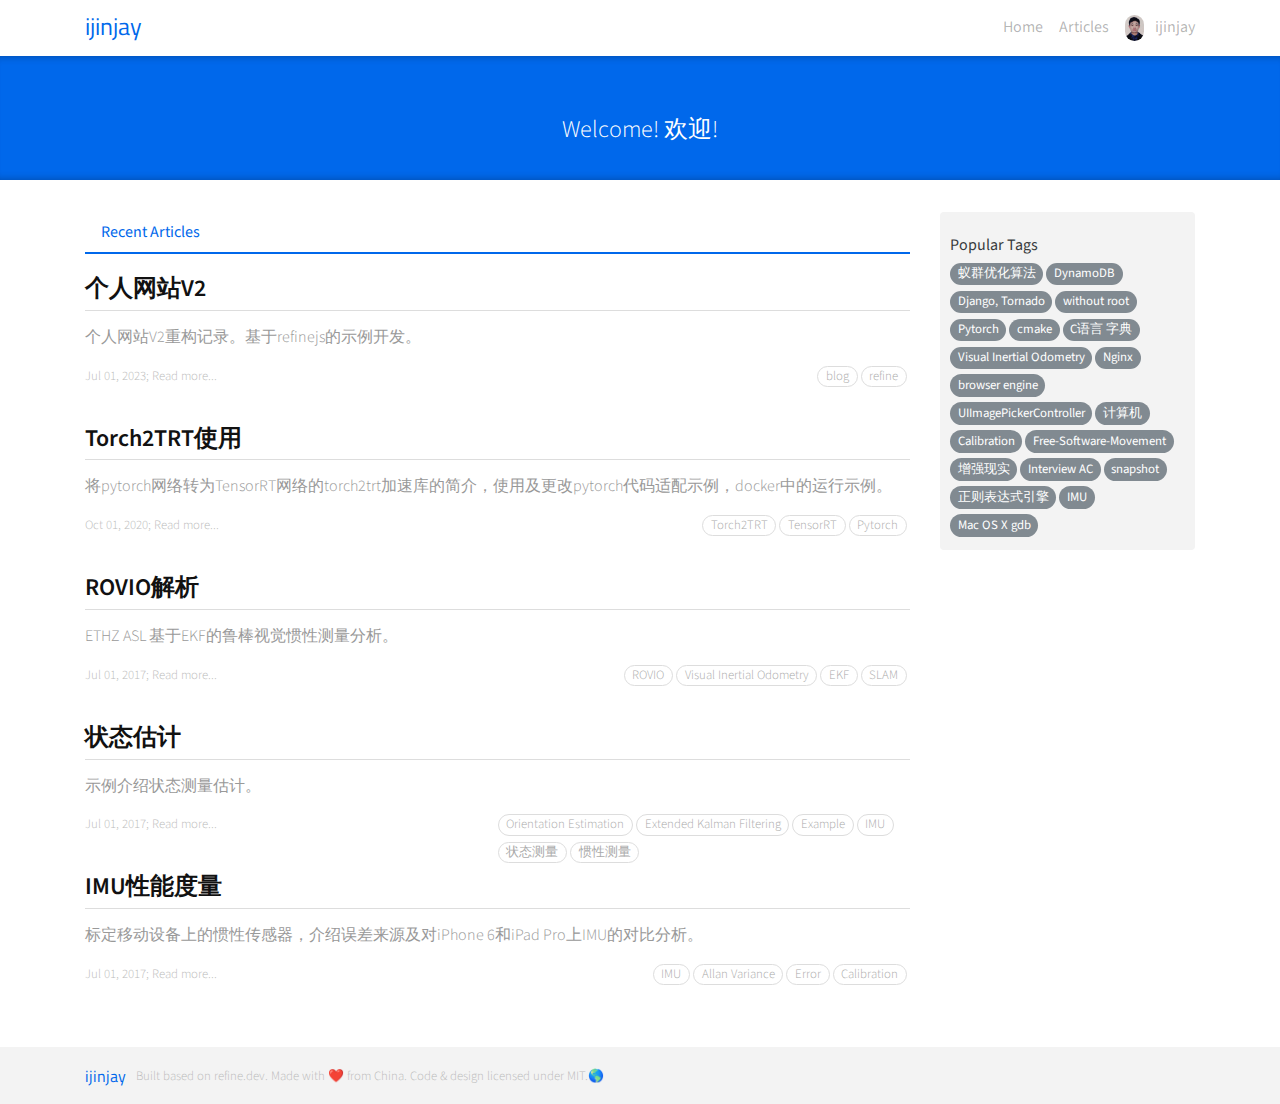
==== index.html @ 5fcaff78 "Deploy React app to GitHub Pages" ====
<!doctype html><html lang="en"><head><meta charset="utf-8"/><link rel="icon" href="/favicon.ico"/><meta name="viewport" content="width=device-width,initial-scale=1"/><meta name="theme-color" content="#000000"/><meta name="description" content="ijinjay homepage"/><title>IJinJay</title><link href="//code.ionicframework.com/ionicons/2.0.1/css/ionicons.min.css" rel="stylesheet"><link href="//fonts.googleapis.com/css?family=Titillium+Web:700|Source+Serif+Pro:400,700|Merriweather+Sans:400,700|Source+Sans+Pro:400,300,600,700,300italic,400italic,600italic,700italic" rel="stylesheet"><script defer="defer" src="/static/js/main.43fe9238.js"></script><link href="/static/css/main.d4abb8ca.css" rel="stylesheet"></head><body><noscript>You need to enable JavaScript to run this app.</noscript><div id="root"></div></body></html>
---- static/css/main.d4abb8ca.css ----
.logo-font{font-family:titillium web,sans-serif}html{-ms-text-size-adjust:100%;-webkit-text-size-adjust:100%;font-family:sans-serif;min-height:100vh;padding-bottom:100px;position:relative}

/*!* Bootstrap v4.0.0-alpha.2 (http://getbootstrap.com)
* Copyright 2011-2016 Twitter, Inc.
* Licensed under MIT (https://github.com/twbs/bootstrap/blob/master/LICENSE)*/
/*!normalize.css commit fe56763 | MIT License | github.com/necolas/normalize.css*/body{margin:0}article,aside,details,figcaption,figure,footer,header,main,menu,nav,section,summary{display:block}audio,canvas,progress,video{display:inline-block;vertical-align:initial}audio:not([controls]){display:none;height:0}[hidden],template{display:none}a{background-color:initial}a:active,a:hover{outline:0}abbr[title]{border-bottom:1px dotted}h1{font-size:2em;margin:.67em 0}small{font-size:80%}img{border:0}svg:not(:root){overflow:hidden}figure{margin:1em 40px}hr{box-sizing:initial;height:0}code,kbd,pre,samp{font-family:monospace,monospace;font-size:1em}button,input,optgroup,select,textarea{color:inherit;font:inherit;margin:0}button{overflow:visible}button,select{text-transform:none}button,html input[type=button],input[type=reset],input[type=submit]{-webkit-appearance:button;cursor:pointer}button[disabled],html input[disabled]{cursor:default}button::-moz-focus-inner,input::-moz-focus-inner{border:0;padding:0}input{line-height:normal}input[type=checkbox],input[type=radio]{box-sizing:border-box;padding:0}input[type=number]::-webkit-inner-spin-button,input[type=number]::-webkit-outer-spin-button{height:auto}input[type=search]{-webkit-appearance:textfield}input[type=search]::-webkit-search-cancel-button,input[type=search]::-webkit-search-decoration{-webkit-appearance:none}fieldset{border:1px solid silver;margin:0 2px;padding:.35em .625em .75em}legend{border:0}textarea{overflow:auto}optgroup{font-weight:700}table{border-spacing:0}td,th{padding:0}@media print{*,:after,:before,:first-letter,:first-line{box-shadow:none!important;text-shadow:none!important}a,a:visited{text-decoration:underline}abbr[title]:after{content:" (" attr(title) ")"}blockquote,pre{border:1px solid #999;page-break-inside:avoid}thead{display:table-header-group}img,tr{page-break-inside:avoid}h2,h3,p{orphans:3;widows:3}h2,h3{page-break-after:avoid}.navbar{display:none}.btn>.caret,.dropup>.btn>.caret{border-top-color:#000!important}.tag{border:1px solid #000}.table{border-collapse:collapse!important}.table td,.table th{background-color:#fff!important}.table-bordered td,.table-bordered th{border:1px solid #ddd!important}}html{box-sizing:border-box}*,:after,:before{box-sizing:inherit}html{-ms-overflow-style:scrollbar;-webkit-tap-highlight-color:transparent;font-size:16px}body{background-color:#fff;color:#373a3c;font-family:source sans pro,sans-serif;font-size:1rem;line-height:1.5}[tabindex="-1"]:focus{outline:none!important}h1,h2,h3,h4,h5,h6{margin-bottom:.5rem;margin-top:0}p{margin-bottom:1rem;margin-top:0}abbr[data-original-title],abbr[title]{border-bottom:1px dotted #818a91;cursor:help}address{font-style:normal;line-height:inherit}address,dl,ol,ul{margin-bottom:1rem}dl,ol,ul{margin-top:0}ol ol,ol ul,ul ol,ul ul{margin-bottom:0}dd{margin-bottom:.5rem;margin-left:0}blockquote{margin:0 0 1rem}a{color:#0068eb}a:focus,a:hover{color:#3d8b3d;text-decoration:underline}a:focus{outline:thin dotted;outline:5px auto -webkit-focus-ring-color;outline-offset:-2px}a:not([href]),a:not([href]):focus,a:not([href]):hover{color:inherit;text-decoration:none}a:not([href]):focus{outline:none}figure{margin:0 0 1rem}[role=button]{cursor:pointer}[role=button],a,area,button,input,label,select,summary,textarea{touch-action:manipulation}table{background-color:initial}caption{caption-side:bottom;color:#818a91;padding-bottom:.75rem;padding-top:.75rem}caption,th{text-align:left}label{display:inline-block;margin-bottom:.5rem}button:focus{outline:1px dotted;outline:5px auto -webkit-focus-ring-color}button,input,select,textarea{border-radius:0;line-height:inherit;margin:0}textarea{resize:vertical}fieldset{border:0;margin:0;min-width:0;padding:0}legend{display:block;font-size:1.5rem;line-height:inherit;margin-bottom:.5rem;padding:0;width:100%}input[type=search]{-webkit-appearance:none}output{display:inline-block}[hidden]{display:none!important}.h1,.h2,.h3,.h4,.h5,.h6,h1,h2,h3,h4,h5,h6{color:inherit;font-family:inherit;font-weight:500;line-height:1.1;margin-bottom:.5rem}.h1,h1{font-size:2.5rem}.h2,h2{font-size:2rem}.h3,h3{font-size:1.75rem}.h4,h4{font-size:1.5rem}.h5,h5{font-size:1.25rem}.h6,h6{font-size:1rem}.lead{font-size:1.25rem;font-weight:300}.display-1{font-size:6rem;font-weight:300}.display-2{font-size:5.5rem;font-weight:300}.display-3{font-size:4.5rem;font-weight:300}.display-4{font-size:3.5rem;font-weight:300}hr{border-top:1px solid rgba(0,0,0,.1);margin-bottom:1rem;margin-top:1rem}.small,small{font-size:80%;font-weight:400}.mark,mark{background-color:#fcf8e3;padding:.2em}.list-inline,.list-unstyled{list-style:none;padding-left:0}.list-inline-item{display:inline-block}.list-inline-item:not(:last-child){margin-right:5px}.initialism{font-size:90%;text-transform:uppercase}.blockquote{border-left:.25rem solid #eceeef;font-size:1.25rem;margin-bottom:1rem;padding:.5rem 1rem}.blockquote-footer{color:#818a91;display:block;font-size:80%}.blockquote-footer:before{content:"\2014 \00A0"}.blockquote-reverse{border-left:0;border-right:.25rem solid #eceeef;padding-left:0;padding-right:1rem;text-align:right}.blockquote-reverse .blockquote-footer:before{content:""}.blockquote-reverse .blockquote-footer:after{content:"\00A0 \2014"}.carousel-inner>.carousel-item>a>img,.carousel-inner>.carousel-item>img,.img-fluid{display:block;height:auto;max-width:100%}.img-rounded{border-radius:.3rem}.img-thumbnail{background-color:#fff;border:1px solid #ddd;border-radius:.25rem;display:inline-block;height:auto;max-width:100%;padding:.25rem;transition:all .2s ease-in-out}.img-circle{border-radius:50%}.figure{display:inline-block}.figure-img{line-height:1;margin-bottom:.5rem}.figure-caption{color:#818a91;font-size:90%}code,kbd,pre,samp{font-family:Menlo,Monaco,Consolas,liberation mono,courier new,monospace}code{background-color:#f7f7f9;border-radius:.25rem;color:#bd4147}code,kbd{font-size:90%;padding:.2rem .4rem}kbd{background-color:#333;border-radius:.2rem;color:#fff}kbd kbd{font-size:100%;font-weight:700;padding:0}pre{color:#373a3c;display:block;font-size:90%;margin-bottom:1rem;margin-top:0}pre code{background-color:initial;border-radius:0;color:inherit;font-size:inherit}.pre-scrollable{max-height:340px;overflow-y:scroll}.container{margin-left:auto;margin-right:auto;padding-left:15px;padding-right:15px}@media(min-width:544px){.container{max-width:576px}}@media(min-width:768px){.container{max-width:720px}}@media(min-width:992px){.container{max-width:940px}}@media(min-width:1200px){.container{max-width:1140px}}.container-fluid{margin-left:auto;margin-right:auto;padding-left:15px;padding-right:15px}.row{display:flex;flex-wrap:wrap;margin-left:-15px;margin-right:-15px}.col-xs{flex-basis:0;flex-grow:1;max-width:100%}.col-xs,.col-xs-1{min-height:1px;padding-left:15px;padding-right:15px;position:relative}.col-xs-1{flex:0 0 8.33333%;max-width:8.33333%}.col-xs-2{flex:0 0 16.66667%;max-width:16.66667%}.col-xs-2,.col-xs-3{min-height:1px;padding-left:15px;padding-right:15px;position:relative}.col-xs-3{flex:0 0 25%;max-width:25%}.col-xs-4{flex:0 0 33.33333%;max-width:33.33333%}.col-xs-4,.col-xs-5{min-height:1px;padding-left:15px;padding-right:15px;position:relative}.col-xs-5{flex:0 0 41.66667%;max-width:41.66667%}.col-xs-6{flex:0 0 50%;max-width:50%}.col-xs-6,.col-xs-7{min-height:1px;padding-left:15px;padding-right:15px;position:relative}.col-xs-7{flex:0 0 58.33333%;max-width:58.33333%}.col-xs-8{flex:0 0 66.66667%;max-width:66.66667%}.col-xs-8,.col-xs-9{min-height:1px;padding-left:15px;padding-right:15px;position:relative}.col-xs-9{flex:0 0 75%;max-width:75%}.col-xs-10{flex:0 0 83.33333%;max-width:83.33333%}.col-xs-10,.col-xs-11{min-height:1px;padding-left:15px;padding-right:15px;position:relative}.col-xs-11{flex:0 0 91.66667%;max-width:91.66667%}.col-xs-12{flex:0 0 100%;max-width:100%;min-height:1px;padding-left:15px;padding-right:15px;position:relative}.pull-xs-0{right:auto}.pull-xs-1{right:8.33333%}.pull-xs-2{right:16.66667%}.pull-xs-3{right:25%}.pull-xs-4{right:33.33333%}.pull-xs-5{right:41.66667%}.pull-xs-6{right:50%}.pull-xs-7{right:58.33333%}.pull-xs-8{right:66.66667%}.pull-xs-9{right:75%}.pull-xs-10{right:83.33333%}.pull-xs-11{right:91.66667%}.pull-xs-12{right:100%}.push-xs-0{left:auto}.push-xs-1{left:8.33333%}.push-xs-2{left:16.66667%}.push-xs-3{left:25%}.push-xs-4{left:33.33333%}.push-xs-5{left:41.66667%}.push-xs-6{left:50%}.push-xs-7{left:58.33333%}.push-xs-8{left:66.66667%}.push-xs-9{left:75%}.push-xs-10{left:83.33333%}.push-xs-11{left:91.66667%}.push-xs-12{left:100%}.offset-xs-1{margin-left:8.33333%}.offset-xs-2{margin-left:16.66667%}.offset-xs-3{margin-left:25%}.offset-xs-4{margin-left:33.33333%}.offset-xs-5{margin-left:41.66667%}.offset-xs-6{margin-left:50%}.offset-xs-7{margin-left:58.33333%}.offset-xs-8{margin-left:66.66667%}.offset-xs-9{margin-left:75%}.offset-xs-10{margin-left:83.33333%}.offset-xs-11{margin-left:91.66667%}@media(min-width:544px){.col-sm{flex-basis:0;flex-grow:1;max-width:100%}.col-sm,.col-sm-1{min-height:1px;padding-left:15px;padding-right:15px;position:relative}.col-sm-1{flex:0 0 8.33333%;max-width:8.33333%}.col-sm-2{flex:0 0 16.66667%;max-width:16.66667%}.col-sm-2,.col-sm-3{min-height:1px;padding-left:15px;padding-right:15px;position:relative}.col-sm-3{flex:0 0 25%;max-width:25%}.col-sm-4{flex:0 0 33.33333%;max-width:33.33333%}.col-sm-4,.col-sm-5{min-height:1px;padding-left:15px;padding-right:15px;position:relative}.col-sm-5{flex:0 0 41.66667%;max-width:41.66667%}.col-sm-6{flex:0 0 50%;max-width:50%}.col-sm-6,.col-sm-7{min-height:1px;padding-left:15px;padding-right:15px;position:relative}.col-sm-7{flex:0 0 58.33333%;max-width:58.33333%}.col-sm-8{flex:0 0 66.66667%;max-width:66.66667%}.col-sm-8,.col-sm-9{min-height:1px;padding-left:15px;padding-right:15px;position:relative}.col-sm-9{flex:0 0 75%;max-width:75%}.col-sm-10{flex:0 0 83.33333%;max-width:83.33333%}.col-sm-10,.col-sm-11{min-height:1px;padding-left:15px;padding-right:15px;position:relative}.col-sm-11{flex:0 0 91.66667%;max-width:91.66667%}.col-sm-12{flex:0 0 100%;max-width:100%;min-height:1px;padding-left:15px;padding-right:15px;position:relative}.pull-sm-0{right:auto}.pull-sm-1{right:8.33333%}.pull-sm-2{right:16.66667%}.pull-sm-3{right:25%}.pull-sm-4{right:33.33333%}.pull-sm-5{right:41.66667%}.pull-sm-6{right:50%}.pull-sm-7{right:58.33333%}.pull-sm-8{right:66.66667%}.pull-sm-9{right:75%}.pull-sm-10{right:83.33333%}.pull-sm-11{right:91.66667%}.pull-sm-12{right:100%}.push-sm-0{left:auto}.push-sm-1{left:8.33333%}.push-sm-2{left:16.66667%}.push-sm-3{left:25%}.push-sm-4{left:33.33333%}.push-sm-5{left:41.66667%}.push-sm-6{left:50%}.push-sm-7{left:58.33333%}.push-sm-8{left:66.66667%}.push-sm-9{left:75%}.push-sm-10{left:83.33333%}.push-sm-11{left:91.66667%}.push-sm-12{left:100%}.offset-sm-0{margin-left:0}.offset-sm-1{margin-left:8.33333%}.offset-sm-2{margin-left:16.66667%}.offset-sm-3{margin-left:25%}.offset-sm-4{margin-left:33.33333%}.offset-sm-5{margin-left:41.66667%}.offset-sm-6{margin-left:50%}.offset-sm-7{margin-left:58.33333%}.offset-sm-8{margin-left:66.66667%}.offset-sm-9{margin-left:75%}.offset-sm-10{margin-left:83.33333%}.offset-sm-11{margin-left:91.66667%}}@media(min-width:768px){.col-md{flex-basis:0;flex-grow:1;max-width:100%}.col-md,.col-md-1{min-height:1px;padding-left:15px;padding-right:15px;position:relative}.col-md-1{flex:0 0 8.33333%;max-width:8.33333%}.col-md-2{flex:0 0 16.66667%;max-width:16.66667%}.col-md-2,.col-md-3{min-height:1px;padding-left:15px;padding-right:15px;position:relative}.col-md-3{flex:0 0 25%;max-width:25%}.col-md-4{flex:0 0 33.33333%;max-width:33.33333%}.col-md-4,.col-md-5{min-height:1px;padding-left:15px;padding-right:15px;position:relative}.col-md-5{flex:0 0 41.66667%;max-width:41.66667%}.col-md-6{flex:0 0 50%;max-width:50%}.col-md-6,.col-md-7{min-height:1px;padding-left:15px;padding-right:15px;position:relative}.col-md-7{flex:0 0 58.33333%;max-width:58.33333%}.col-md-8{flex:0 0 66.66667%;max-width:66.66667%}.col-md-8,.col-md-9{min-height:1px;padding-left:15px;padding-right:15px;position:relative}.col-md-9{flex:0 0 75%;max-width:75%}.col-md-10{flex:0 0 83.33333%;max-width:83.33333%}.col-md-10,.col-md-11{min-height:1px;padding-left:15px;padding-right:15px;position:relative}.col-md-11{flex:0 0 91.66667%;max-width:91.66667%}.col-md-12{flex:0 0 100%;max-width:100%;min-height:1px;padding-left:15px;padding-right:15px;position:relative}.pull-md-0{right:auto}.pull-md-1{right:8.33333%}.pull-md-2{right:16.66667%}.pull-md-3{right:25%}.pull-md-4{right:33.33333%}.pull-md-5{right:41.66667%}.pull-md-6{right:50%}.pull-md-7{right:58.33333%}.pull-md-8{right:66.66667%}.pull-md-9{right:75%}.pull-md-10{right:83.33333%}.pull-md-11{right:91.66667%}.pull-md-12{right:100%}.push-md-0{left:auto}.push-md-1{left:8.33333%}.push-md-2{left:16.66667%}.push-md-3{left:25%}.push-md-4{left:33.33333%}.push-md-5{left:41.66667%}.push-md-6{left:50%}.push-md-7{left:58.33333%}.push-md-8{left:66.66667%}.push-md-9{left:75%}.push-md-10{left:83.33333%}.push-md-11{left:91.66667%}.push-md-12{left:100%}.offset-md-0{margin-left:0}.offset-md-1{margin-left:8.33333%}.offset-md-2{margin-left:16.66667%}.offset-md-3{margin-left:25%}.offset-md-4{margin-left:33.33333%}.offset-md-5{margin-left:41.66667%}.offset-md-6{margin-left:50%}.offset-md-7{margin-left:58.33333%}.offset-md-8{margin-left:66.66667%}.offset-md-9{margin-left:75%}.offset-md-10{margin-left:83.33333%}.offset-md-11{margin-left:91.66667%}}@media(min-width:992px){.col-lg{flex-basis:0;flex-grow:1;max-width:100%}.col-lg,.col-lg-1{min-height:1px;padding-left:15px;padding-right:15px;position:relative}.col-lg-1{flex:0 0 8.33333%;max-width:8.33333%}.col-lg-2{flex:0 0 16.66667%;max-width:16.66667%}.col-lg-2,.col-lg-3{min-height:1px;padding-left:15px;padding-right:15px;position:relative}.col-lg-3{flex:0 0 25%;max-width:25%}.col-lg-4{flex:0 0 33.33333%;max-width:33.33333%}.col-lg-4,.col-lg-5{min-height:1px;padding-left:15px;padding-right:15px;position:relative}.col-lg-5{flex:0 0 41.66667%;max-width:41.66667%}.col-lg-6{flex:0 0 50%;max-width:50%}.col-lg-6,.col-lg-7{min-height:1px;padding-left:15px;padding-right:15px;position:relative}.col-lg-7{flex:0 0 58.33333%;max-width:58.33333%}.col-lg-8{flex:0 0 66.66667%;max-width:66.66667%}.col-lg-8,.col-lg-9{min-height:1px;padding-left:15px;padding-right:15px;position:relative}.col-lg-9{flex:0 0 75%;max-width:75%}.col-lg-10{flex:0 0 83.33333%;max-width:83.33333%}.col-lg-10,.col-lg-11{min-height:1px;padding-left:15px;padding-right:15px;position:relative}.col-lg-11{flex:0 0 91.66667%;max-width:91.66667%}.col-lg-12{flex:0 0 100%;max-width:100%;min-height:1px;padding-left:15px;padding-right:15px;position:relative}.pull-lg-0{right:auto}.pull-lg-1{right:8.33333%}.pull-lg-2{right:16.66667%}.pull-lg-3{right:25%}.pull-lg-4{right:33.33333%}.pull-lg-5{right:41.66667%}.pull-lg-6{right:50%}.pull-lg-7{right:58.33333%}.pull-lg-8{right:66.66667%}.pull-lg-9{right:75%}.pull-lg-10{right:83.33333%}.pull-lg-11{right:91.66667%}.pull-lg-12{right:100%}.push-lg-0{left:auto}.push-lg-1{left:8.33333%}.push-lg-2{left:16.66667%}.push-lg-3{left:25%}.push-lg-4{left:33.33333%}.push-lg-5{left:41.66667%}.push-lg-6{left:50%}.push-lg-7{left:58.33333%}.push-lg-8{left:66.66667%}.push-lg-9{left:75%}.push-lg-10{left:83.33333%}.push-lg-11{left:91.66667%}.push-lg-12{left:100%}.offset-lg-0{margin-left:0}.offset-lg-1{margin-left:8.33333%}.offset-lg-2{margin-left:16.66667%}.offset-lg-3{margin-left:25%}.offset-lg-4{margin-left:33.33333%}.offset-lg-5{margin-left:41.66667%}.offset-lg-6{margin-left:50%}.offset-lg-7{margin-left:58.33333%}.offset-lg-8{margin-left:66.66667%}.offset-lg-9{margin-left:75%}.offset-lg-10{margin-left:83.33333%}.offset-lg-11{margin-left:91.66667%}}@media(min-width:1200px){.col-xl{flex-basis:0;flex-grow:1;max-width:100%}.col-xl,.col-xl-1{min-height:1px;padding-left:15px;padding-right:15px;position:relative}.col-xl-1{flex:0 0 8.33333%;max-width:8.33333%}.col-xl-2{flex:0 0 16.66667%;max-width:16.66667%}.col-xl-2,.col-xl-3{min-height:1px;padding-left:15px;padding-right:15px;position:relative}.col-xl-3{flex:0 0 25%;max-width:25%}.col-xl-4{flex:0 0 33.33333%;max-width:33.33333%}.col-xl-4,.col-xl-5{min-height:1px;padding-left:15px;padding-right:15px;position:relative}.col-xl-5{flex:0 0 41.66667%;max-width:41.66667%}.col-xl-6{flex:0 0 50%;max-width:50%}.col-xl-6,.col-xl-7{min-height:1px;padding-left:15px;padding-right:15px;position:relative}.col-xl-7{flex:0 0 58.33333%;max-width:58.33333%}.col-xl-8{flex:0 0 66.66667%;max-width:66.66667%}.col-xl-8,.col-xl-9{min-height:1px;padding-left:15px;padding-right:15px;position:relative}.col-xl-9{flex:0 0 75%;max-width:75%}.col-xl-10{flex:0 0 83.33333%;max-width:83.33333%}.col-xl-10,.col-xl-11{min-height:1px;padding-left:15px;padding-right:15px;position:relative}.col-xl-11{flex:0 0 91.66667%;max-width:91.66667%}.col-xl-12{flex:0 0 100%;max-width:100%;min-height:1px;padding-left:15px;padding-right:15px;position:relative}.pull-xl-0{right:auto}.pull-xl-1{right:8.33333%}.pull-xl-2{right:16.66667%}.pull-xl-3{right:25%}.pull-xl-4{right:33.33333%}.pull-xl-5{right:41.66667%}.pull-xl-6{right:50%}.pull-xl-7{right:58.33333%}.pull-xl-8{right:66.66667%}.pull-xl-9{right:75%}.pull-xl-10{right:83.33333%}.pull-xl-11{right:91.66667%}.pull-xl-12{right:100%}.push-xl-0{left:auto}.push-xl-1{left:8.33333%}.push-xl-2{left:16.66667%}.push-xl-3{left:25%}.push-xl-4{left:33.33333%}.push-xl-5{left:41.66667%}.push-xl-6{left:50%}.push-xl-7{left:58.33333%}.push-xl-8{left:66.66667%}.push-xl-9{left:75%}.push-xl-10{left:83.33333%}.push-xl-11{left:91.66667%}.push-xl-12{left:100%}.offset-xl-0{margin-left:0}.offset-xl-1{margin-left:8.33333%}.offset-xl-2{margin-left:16.66667%}.offset-xl-3{margin-left:25%}.offset-xl-4{margin-left:33.33333%}.offset-xl-5{margin-left:41.66667%}.offset-xl-6{margin-left:50%}.offset-xl-7{margin-left:58.33333%}.offset-xl-8{margin-left:66.66667%}.offset-xl-9{margin-left:75%}.offset-xl-10{margin-left:83.33333%}.offset-xl-11{margin-left:91.66667%}}.table{margin-bottom:1rem;max-width:100%;width:100%}.table td,.table th{border-top:1px solid #eceeef;padding:.75rem;vertical-align:top}.table thead th{border-bottom:2px solid #eceeef;vertical-align:bottom}.table tbody+tbody{border-top:2px solid #eceeef}.table .table{background-color:#fff}.table-sm td,.table-sm th{padding:.3rem}.table-bordered,.table-bordered td,.table-bordered th{border:1px solid #eceeef}.table-bordered thead td,.table-bordered thead th{border-bottom-width:2px}.table-striped tbody tr:nth-of-type(odd){background-color:#f9f9f9}.table-active,.table-active>td,.table-active>th,.table-hover tbody tr:hover{background-color:#f5f5f5}.table-hover .table-active:hover,.table-hover .table-active:hover>td,.table-hover .table-active:hover>th{background-color:#e8e8e8}.table-success,.table-success>td,.table-success>th{background-color:#dff0d8}.table-hover .table-success:hover,.table-hover .table-success:hover>td,.table-hover .table-success:hover>th{background-color:#d0e9c6}.table-info,.table-info>td,.table-info>th{background-color:#d9edf7}.table-hover .table-info:hover,.table-hover .table-info:hover>td,.table-hover .table-info:hover>th{background-color:#c4e3f3}.table-warning,.table-warning>td,.table-warning>th{background-color:#fcf8e3}.table-hover .table-warning:hover,.table-hover .table-warning:hover>td,.table-hover .table-warning:hover>th{background-color:#faf2cc}.table-danger,.table-danger>td,.table-danger>th{background-color:#f2dede}.table-hover .table-danger:hover,.table-hover .table-danger:hover>td,.table-hover .table-danger:hover>th{background-color:#ebcccc}.table-responsive{display:block;min-height:.01%;overflow-x:auto;width:100%}.thead-inverse th{background-color:#373a3c;color:#fff}.thead-default th{background-color:#eceeef;color:#55595c}.table-inverse{background-color:#373a3c;color:#eceeef}.table-inverse.table-bordered{border:0}.table-inverse td,.table-inverse th,.table-inverse thead th{border-color:#55595c}.table-reflow thead{float:left}.table-reflow tbody{display:block;white-space:nowrap}.table-reflow td,.table-reflow th{border-left:1px solid #eceeef;border-top:1px solid #eceeef}.table-reflow td:last-child,.table-reflow th:last-child{border-right:1px solid #eceeef}.table-reflow tbody:last-child tr:last-child td,.table-reflow tbody:last-child tr:last-child th,.table-reflow tfoot:last-child tr:last-child td,.table-reflow tfoot:last-child tr:last-child th,.table-reflow thead:last-child tr:last-child td,.table-reflow thead:last-child tr:last-child th{border-bottom:1px solid #eceeef}.table-reflow tr{float:left}.table-reflow tr td,.table-reflow tr th{border:1px solid #eceeef;display:block!important}.form-control{background-clip:padding-box;background-color:#fff;background-image:none;border:1px solid rgba(0,0,0,.15);border-radius:.25rem;color:#55595c;display:block;font-size:1rem;line-height:1.25;padding:.5rem .75rem;width:100%}.form-control::-ms-expand{background-color:initial;border:0}.form-control:focus{border-color:#66afe9;outline:none}.form-control::-webkit-input-placeholder{color:#999;opacity:1}.form-control::placeholder{color:#999;opacity:1}.form-control:disabled,.form-control[readonly]{background-color:#eceeef;opacity:1}.form-control:disabled{cursor:not-allowed}select.form-control:not([size]):not([multiple]){height:2.5rem}.form-control-file,.form-control-range{display:block}.form-control-label,.form-control-legend{margin-bottom:0;padding:.5rem .75rem}.form-control-legend{font-size:1rem}_::-webkit-full-page-media.form-control,input[type=date].form-control,input[type=datetime-local].form-control,input[type=month].form-control,input[type=time].form-control{line-height:2.5rem}.input-group-sm _::-webkit-full-page-media.form-control,.input-group-sm input[type=date].form-control,.input-group-sm input[type=datetime-local].form-control,.input-group-sm input[type=month].form-control,.input-group-sm input[type=time].form-control,_::-webkit-full-page-media.input-sm,input[type=date].input-sm,input[type=datetime-local].input-sm,input[type=month].input-sm,input[type=time].input-sm{line-height:1.8125rem}.input-group-lg _::-webkit-full-page-media.form-control,.input-group-lg input[type=date].form-control,.input-group-lg input[type=datetime-local].form-control,.input-group-lg input[type=month].form-control,.input-group-lg input[type=time].form-control,_::-webkit-full-page-media.input-lg,input[type=date].input-lg,input[type=datetime-local].input-lg,input[type=month].input-lg,input[type=time].input-lg{line-height:3.16667rem}.form-control-static{margin-bottom:0;min-height:2.5rem;padding-bottom:.5rem;padding-top:.5rem}.form-control-static.form-control-lg,.form-control-static.form-control-sm,.input-group-lg>.form-control-static.form-control,.input-group-lg>.form-control-static.input-group-addon,.input-group-lg>.input-group-btn>.form-control-static.btn,.input-group-sm>.form-control-static.form-control,.input-group-sm>.form-control-static.input-group-addon,.input-group-sm>.input-group-btn>.form-control-static.btn{padding-left:0;padding-right:0}.form-control-sm,.input-group-sm>.form-control,.input-group-sm>.input-group-addon,.input-group-sm>.input-group-btn>.btn{border-radius:.2rem;font-size:.875rem;padding:.25rem .5rem}.form-control-lg,.input-group-lg>.form-control,.input-group-lg>.input-group-addon,.input-group-lg>.input-group-btn>.btn{border-radius:.3rem;font-size:1.25rem;padding:.75rem 1.5rem}.form-group{margin-bottom:1rem}.checkbox,.radio{display:block;margin-bottom:.75rem;position:relative}.checkbox label,.radio label{cursor:pointer;margin-bottom:0;padding-left:1.25rem}.checkbox label input:only-child,.radio label input:only-child{position:static}.checkbox input[type=checkbox],.checkbox-inline input[type=checkbox],.radio input[type=radio],.radio-inline input[type=radio]{margin-left:-1.25rem;margin-top:.25rem;position:absolute}.checkbox+.checkbox,.radio+.radio{margin-top:-.25rem}.checkbox-inline,.radio-inline{cursor:pointer;display:inline-block;margin-bottom:0;padding-left:1.25rem;position:relative;vertical-align:middle}.checkbox-inline+.checkbox-inline,.radio-inline+.radio-inline{margin-left:.75rem;margin-top:0}.checkbox-inline.disabled,.checkbox.disabled label,.radio-inline.disabled,.radio.disabled label,input[type=checkbox].disabled,input[type=checkbox]:disabled,input[type=radio].disabled,input[type=radio]:disabled{cursor:not-allowed}.form-control-danger,.form-control-success,.form-control-warning{background-position:center right .625rem;background-repeat:no-repeat;background-size:1.25rem 1.25rem;padding-right:2.25rem}.has-success .checkbox,.has-success .checkbox-inline,.has-success .custom-control,.has-success .form-control-label,.has-success .radio,.has-success .radio-inline,.has-success .text-help,.has-success.checkbox label,.has-success.checkbox-inline label,.has-success.radio label,.has-success.radio-inline label{color:#0068eb}.has-success .form-control{border-color:#0068eb}.has-success .input-group-addon{background-color:#eaf6ea;border-color:#0068eb;color:#0068eb}.has-success .form-control-feedback{color:#0068eb}.has-success .form-control-success{background-image:url([data-uri])}.has-warning .checkbox,.has-warning .checkbox-inline,.has-warning .custom-control,.has-warning .form-control-label,.has-warning .radio,.has-warning .radio-inline,.has-warning .text-help,.has-warning.checkbox label,.has-warning.checkbox-inline label,.has-warning.radio label,.has-warning.radio-inline label{color:#f0ad4e}.has-warning .form-control{border-color:#f0ad4e}.has-warning .input-group-addon{background-color:#fff;border-color:#f0ad4e;color:#f0ad4e}.has-warning .form-control-feedback{color:#f0ad4e}.has-warning .form-control-warning{background-image:url([data-uri])}.has-danger .checkbox,.has-danger .checkbox-inline,.has-danger .custom-control,.has-danger .form-control-label,.has-danger .radio,.has-danger .radio-inline,.has-danger .text-help,.has-danger.checkbox label,.has-danger.checkbox-inline label,.has-danger.radio label,.has-danger.radio-inline label{color:#b85c5c}.has-danger .form-control{border-color:#b85c5c}.has-danger .input-group-addon{background-color:#f6eaea;border-color:#b85c5c;color:#b85c5c}.has-danger .form-control-feedback{color:#b85c5c}.has-danger .form-control-danger{background-image:url([data-uri])}@media(min-width:544px){.form-inline .form-group{display:inline-block;margin-bottom:0;vertical-align:middle}.form-inline .form-control{display:inline-block;vertical-align:middle;width:auto}.form-inline .form-control-static{display:inline-block}.form-inline .input-group{display:inline-table;vertical-align:middle}.form-inline .input-group .form-control,.form-inline .input-group .input-group-addon,.form-inline .input-group .input-group-btn{width:auto}.form-inline .input-group>.form-control{width:100%}.form-inline .form-control-label{margin-bottom:0;vertical-align:middle}.form-inline .checkbox,.form-inline .radio{display:inline-block;margin-bottom:0;margin-top:0;vertical-align:middle}.form-inline .checkbox label,.form-inline .radio label{padding-left:0}.form-inline .checkbox input[type=checkbox],.form-inline .radio input[type=radio]{margin-left:0;position:relative}.form-inline .has-feedback .form-control-feedback{top:0}}.btn{border:1px solid transparent;border-radius:.25rem;cursor:pointer;display:inline-block;font-size:1rem;font-weight:400;line-height:1.25;padding:.5rem 1rem;text-align:center;-webkit-user-select:none;user-select:none;vertical-align:middle;white-space:nowrap}.btn.active.focus,.btn.active:focus,.btn.focus,.btn:active.focus,.btn:active:focus,.btn:focus{outline:thin dotted;outline:5px auto -webkit-focus-ring-color;outline-offset:-2px}.btn.focus,.btn:focus,.btn:hover{text-decoration:none}.btn.active,.btn:active{background-image:none;outline:0}.btn.disabled,.btn:disabled{cursor:not-allowed;opacity:.65}a.btn.disabled,fieldset[disabled] a.btn{pointer-events:none}.btn-primary{background-color:#0068eb;border-color:#0068eb;color:#fff}.btn-primary.focus,.btn-primary:focus,.btn-primary:hover{background-color:#449d44;border-color:#419641;color:#fff}.btn-primary.active,.btn-primary:active,.open>.btn-primary.dropdown-toggle{background-color:#449d44;background-image:none;border-color:#419641;color:#fff}.btn-primary.active.focus,.btn-primary.active:focus,.btn-primary.active:hover,.btn-primary:active.focus,.btn-primary:active:focus,.btn-primary:active:hover,.open>.btn-primary.dropdown-toggle.focus,.open>.btn-primary.dropdown-toggle:focus,.open>.btn-primary.dropdown-toggle:hover{background-color:#398439;border-color:#2d672d;color:#fff}.btn-primary.disabled.focus,.btn-primary.disabled:focus,.btn-primary.disabled:hover,.btn-primary:disabled.focus,.btn-primary:disabled:focus,.btn-primary:disabled:hover{background-color:#0068eb;border-color:#0068eb}.btn-secondary{background-color:#fff;border-color:#ccc;color:#373a3c}.btn-secondary.focus,.btn-secondary:focus,.btn-secondary:hover{background-color:#e6e6e6;border-color:#adadad;color:#373a3c}.btn-secondary.active,.btn-secondary:active,.open>.btn-secondary.dropdown-toggle{background-color:#e6e6e6;background-image:none;border-color:#adadad;color:#373a3c}.btn-secondary.active.focus,.btn-secondary.active:focus,.btn-secondary.active:hover,.btn-secondary:active.focus,.btn-secondary:active:focus,.btn-secondary:active:hover,.open>.btn-secondary.dropdown-toggle.focus,.open>.btn-secondary.dropdown-toggle:focus,.open>.btn-secondary.dropdown-toggle:hover{background-color:#d4d4d4;border-color:#8c8c8c;color:#373a3c}.btn-secondary.disabled.focus,.btn-secondary.disabled:focus,.btn-secondary.disabled:hover,.btn-secondary:disabled.focus,.btn-secondary:disabled:focus,.btn-secondary:disabled:hover{background-color:#fff;border-color:#ccc}.btn-info{background-color:#5bc0de;border-color:#5bc0de;color:#fff}.btn-info.focus,.btn-info:focus,.btn-info:hover{background-color:#31b0d5;border-color:#2aabd2;color:#fff}.btn-info.active,.btn-info:active,.open>.btn-info.dropdown-toggle{background-color:#31b0d5;background-image:none;border-color:#2aabd2;color:#fff}.btn-info.active.focus,.btn-info.active:focus,.btn-info.active:hover,.btn-info:active.focus,.btn-info:active:focus,.btn-info:active:hover,.open>.btn-info.dropdown-toggle.focus,.open>.btn-info.dropdown-toggle:focus,.open>.btn-info.dropdown-toggle:hover{background-color:#269abc;border-color:#1f7e9a;color:#fff}.btn-info.disabled.focus,.btn-info.disabled:focus,.btn-info.disabled:hover,.btn-info:disabled.focus,.btn-info:disabled:focus,.btn-info:disabled:hover{background-color:#5bc0de;border-color:#5bc0de}.btn-success{background-color:#0068eb;border-color:#0068eb;color:#fff}.btn-success.focus,.btn-success:focus,.btn-success:hover{background-color:#449d44;border-color:#419641;color:#fff}.btn-success.active,.btn-success:active,.open>.btn-success.dropdown-toggle{background-color:#449d44;background-image:none;border-color:#419641;color:#fff}.btn-success.active.focus,.btn-success.active:focus,.btn-success.active:hover,.btn-success:active.focus,.btn-success:active:focus,.btn-success:active:hover,.open>.btn-success.dropdown-toggle.focus,.open>.btn-success.dropdown-toggle:focus,.open>.btn-success.dropdown-toggle:hover{background-color:#398439;border-color:#2d672d;color:#fff}.btn-success.disabled.focus,.btn-success.disabled:focus,.btn-success.disabled:hover,.btn-success:disabled.focus,.btn-success:disabled:focus,.btn-success:disabled:hover{background-color:#0068eb;border-color:#0068eb}.btn-warning{background-color:#f0ad4e;border-color:#f0ad4e;color:#fff}.btn-warning.focus,.btn-warning:focus,.btn-warning:hover{background-color:#ec971f;border-color:#eb9316;color:#fff}.btn-warning.active,.btn-warning:active,.open>.btn-warning.dropdown-toggle{background-color:#ec971f;background-image:none;border-color:#eb9316;color:#fff}.btn-warning.active.focus,.btn-warning.active:focus,.btn-warning.active:hover,.btn-warning:active.focus,.btn-warning:active:focus,.btn-warning:active:hover,.open>.btn-warning.dropdown-toggle.focus,.open>.btn-warning.dropdown-toggle:focus,.open>.btn-warning.dropdown-toggle:hover{background-color:#d58512;border-color:#b06d0f;color:#fff}.btn-warning.disabled.focus,.btn-warning.disabled:focus,.btn-warning.disabled:hover,.btn-warning:disabled.focus,.btn-warning:disabled:focus,.btn-warning:disabled:hover{background-color:#f0ad4e;border-color:#f0ad4e}.btn-danger{background-color:#b85c5c;border-color:#b85c5c;color:#fff}.btn-danger.focus,.btn-danger:focus,.btn-danger:hover{background-color:#9d4444;border-color:#964141;color:#fff}.btn-danger.active,.btn-danger:active,.open>.btn-danger.dropdown-toggle{background-color:#9d4444;background-image:none;border-color:#964141;color:#fff}.btn-danger.active.focus,.btn-danger.active:focus,.btn-danger.active:hover,.btn-danger:active.focus,.btn-danger:active:focus,.btn-danger:active:hover,.open>.btn-danger.dropdown-toggle.focus,.open>.btn-danger.dropdown-toggle:focus,.open>.btn-danger.dropdown-toggle:hover{background-color:#843939;border-color:#672d2d;color:#fff}.btn-danger.disabled.focus,.btn-danger.disabled:focus,.btn-danger.disabled:hover,.btn-danger:disabled.focus,.btn-danger:disabled:focus,.btn-danger:disabled:hover{background-color:#b85c5c;border-color:#b85c5c}.btn-outline-primary{background-color:initial;background-image:none;border-color:#0068eb;color:#0068eb}.btn-outline-primary.active,.btn-outline-primary.focus,.btn-outline-primary:active,.btn-outline-primary:focus,.btn-outline-primary:hover,.open>.btn-outline-primary.dropdown-toggle{background-color:#0068eb;border-color:#0068eb;color:#fff}.btn-outline-primary.active.focus,.btn-outline-primary.active:focus,.btn-outline-primary.active:hover,.btn-outline-primary:active.focus,.btn-outline-primary:active:focus,.btn-outline-primary:active:hover,.open>.btn-outline-primary.dropdown-toggle.focus,.open>.btn-outline-primary.dropdown-toggle:focus,.open>.btn-outline-primary.dropdown-toggle:hover{background-color:#398439;border-color:#2d672d;color:#fff}.btn-outline-primary.disabled.focus,.btn-outline-primary.disabled:focus,.btn-outline-primary.disabled:hover,.btn-outline-primary:disabled.focus,.btn-outline-primary:disabled:focus,.btn-outline-primary:disabled:hover{border-color:#a3d7a3}.btn-outline-secondary{background-color:initial;background-image:none;border-color:#ccc;color:#ccc}.btn-outline-secondary.active,.btn-outline-secondary.focus,.btn-outline-secondary:active,.btn-outline-secondary:focus,.btn-outline-secondary:hover,.open>.btn-outline-secondary.dropdown-toggle{background-color:#ccc;border-color:#ccc;color:#fff}.btn-outline-secondary.active.focus,.btn-outline-secondary.active:focus,.btn-outline-secondary.active:hover,.btn-outline-secondary:active.focus,.btn-outline-secondary:active:focus,.btn-outline-secondary:active:hover,.open>.btn-outline-secondary.dropdown-toggle.focus,.open>.btn-outline-secondary.dropdown-toggle:focus,.open>.btn-outline-secondary.dropdown-toggle:hover{background-color:#a1a1a1;border-color:#8c8c8c;color:#fff}.btn-outline-secondary.disabled.focus,.btn-outline-secondary.disabled:focus,.btn-outline-secondary.disabled:hover,.btn-outline-secondary:disabled.focus,.btn-outline-secondary:disabled:focus,.btn-outline-secondary:disabled:hover{border-color:#fff}.btn-outline-info{background-color:initial;background-image:none;border-color:#5bc0de;color:#5bc0de}.btn-outline-info.active,.btn-outline-info.focus,.btn-outline-info:active,.btn-outline-info:focus,.btn-outline-info:hover,.open>.btn-outline-info.dropdown-toggle{background-color:#5bc0de;border-color:#5bc0de;color:#fff}.btn-outline-info.active.focus,.btn-outline-info.active:focus,.btn-outline-info.active:hover,.btn-outline-info:active.focus,.btn-outline-info:active:focus,.btn-outline-info:active:hover,.open>.btn-outline-info.dropdown-toggle.focus,.open>.btn-outline-info.dropdown-toggle:focus,.open>.btn-outline-info.dropdown-toggle:hover{background-color:#269abc;border-color:#1f7e9a;color:#fff}.btn-outline-info.disabled.focus,.btn-outline-info.disabled:focus,.btn-outline-info.disabled:hover,.btn-outline-info:disabled.focus,.btn-outline-info:disabled:focus,.btn-outline-info:disabled:hover{border-color:#b0e1ef}.btn-outline-success{background-color:initial;background-image:none;border-color:#0068eb;color:#0068eb}.btn-outline-success.active,.btn-outline-success.focus,.btn-outline-success:active,.btn-outline-success:focus,.btn-outline-success:hover,.open>.btn-outline-success.dropdown-toggle{background-color:#0068eb;border-color:#0068eb;color:#fff}.btn-outline-success.active.focus,.btn-outline-success.active:focus,.btn-outline-success.active:hover,.btn-outline-success:active.focus,.btn-outline-success:active:focus,.btn-outline-success:active:hover,.open>.btn-outline-success.dropdown-toggle.focus,.open>.btn-outline-success.dropdown-toggle:focus,.open>.btn-outline-success.dropdown-toggle:hover{background-color:#398439;border-color:#2d672d;color:#fff}.btn-outline-success.disabled.focus,.btn-outline-success.disabled:focus,.btn-outline-success.disabled:hover,.btn-outline-success:disabled.focus,.btn-outline-success:disabled:focus,.btn-outline-success:disabled:hover{border-color:#a3d7a3}.btn-outline-warning{background-color:initial;background-image:none;border-color:#f0ad4e;color:#f0ad4e}.btn-outline-warning.active,.btn-outline-warning.focus,.btn-outline-warning:active,.btn-outline-warning:focus,.btn-outline-warning:hover,.open>.btn-outline-warning.dropdown-toggle{background-color:#f0ad4e;border-color:#f0ad4e;color:#fff}.btn-outline-warning.active.focus,.btn-outline-warning.active:focus,.btn-outline-warning.active:hover,.btn-outline-warning:active.focus,.btn-outline-warning:active:focus,.btn-outline-warning:active:hover,.open>.btn-outline-warning.dropdown-toggle.focus,.open>.btn-outline-warning.dropdown-toggle:focus,.open>.btn-outline-warning.dropdown-toggle:hover{background-color:#d58512;border-color:#b06d0f;color:#fff}.btn-outline-warning.disabled.focus,.btn-outline-warning.disabled:focus,.btn-outline-warning.disabled:hover,.btn-outline-warning:disabled.focus,.btn-outline-warning:disabled:focus,.btn-outline-warning:disabled:hover{border-color:#f8d9ac}.btn-outline-danger{background-color:initial;background-image:none;border-color:#b85c5c;color:#b85c5c}.btn-outline-danger.active,.btn-outline-danger.focus,.btn-outline-danger:active,.btn-outline-danger:focus,.btn-outline-danger:hover,.open>.btn-outline-danger.dropdown-toggle{background-color:#b85c5c;border-color:#b85c5c;color:#fff}.btn-outline-danger.active.focus,.btn-outline-danger.active:focus,.btn-outline-danger.active:hover,.btn-outline-danger:active.focus,.btn-outline-danger:active:focus,.btn-outline-danger:active:hover,.open>.btn-outline-danger.dropdown-toggle.focus,.open>.btn-outline-danger.dropdown-toggle:focus,.open>.btn-outline-danger.dropdown-toggle:hover{background-color:#843939;border-color:#672d2d;color:#fff}.btn-outline-danger.disabled.focus,.btn-outline-danger.disabled:focus,.btn-outline-danger.disabled:hover,.btn-outline-danger:disabled.focus,.btn-outline-danger:disabled:focus,.btn-outline-danger:disabled:hover{border-color:#d7a3a3}.btn-link{border-radius:0;color:#0068eb;font-weight:400}.btn-link,.btn-link.active,.btn-link:active,.btn-link:disabled{background-color:initial}.btn-link,.btn-link:active,.btn-link:focus,.btn-link:hover{border-color:transparent}.btn-link:focus,.btn-link:hover{background-color:initial;color:#3d8b3d;text-decoration:underline}.btn-link:disabled:focus,.btn-link:disabled:hover{color:#818a91;text-decoration:none}.btn-group-lg>.btn,.btn-lg{border-radius:.3rem;font-size:1.25rem;padding:.75rem 1.5rem}.btn-group-sm>.btn,.btn-sm{border-radius:.2rem;font-size:.875rem;padding:.25rem .5rem}.btn-block{display:block;width:100%}.btn-block+.btn-block{margin-top:5px}input[type=button].btn-block,input[type=reset].btn-block,input[type=submit].btn-block{width:100%}.fade{opacity:0;transition:opacity .15s linear}.fade.in{opacity:1}.collapse{display:none}.collapse.in{display:block}.collapsing{height:0;overflow:hidden;transition-duration:.35s;transition-property:height;transition-timing-function:ease}.collapsing,.dropdown,.dropup{position:relative}.dropdown-toggle:after{border-left:.3em solid transparent;border-right:.3em solid transparent;border-top:.3em solid;content:"";display:inline-block;height:0;margin-left:.25rem;margin-right:.25rem;vertical-align:middle;width:0}.dropdown-toggle:focus{outline:0}.dropup .dropdown-toggle:after{border-bottom:.3em solid;border-top:0}.dropdown-menu{background-clip:padding-box;background-color:#fff;border:1px solid rgba(0,0,0,.15);border-radius:.25rem;color:#373a3c;display:none;float:left;font-size:1rem;left:0;list-style:none;margin:2px 0 0;min-width:160px;padding:5px 0;position:absolute;text-align:left;top:100%;z-index:1000}.dropdown-divider{background-color:#e5e5e5;height:1px;margin:.5rem 0;overflow:hidden}.dropdown-item{background:0 0;border:0;clear:both;color:#373a3c;display:block;font-weight:400;padding:3px 20px;text-align:inherit;white-space:nowrap;width:100%}.dropdown-item:focus,.dropdown-item:hover{background-color:#f5f5f5;color:#2b2d2f;text-decoration:none}.dropdown-item.active,.dropdown-item.active:focus,.dropdown-item.active:hover{background-color:#0068eb;color:#fff;outline:0;text-decoration:none}.dropdown-item.disabled,.dropdown-item.disabled:focus,.dropdown-item.disabled:hover{color:#818a91}.dropdown-item.disabled:focus,.dropdown-item.disabled:hover{background-color:initial;background-image:none;cursor:not-allowed;filter:"progid:DXImageTransform.Microsoft.gradient(enabled = false)";text-decoration:none}.open>.dropdown-menu{display:block}.open>a{outline:0}.dropdown-menu-right{left:auto;right:0}.dropdown-menu-left{left:0;right:auto}.dropdown-header{color:#818a91;display:block;font-size:.875rem;padding:5px 20px;white-space:nowrap}.dropdown-backdrop{bottom:0;left:0;position:fixed;right:0;top:0;z-index:990}.dropup .caret,.navbar-fixed-bottom .dropdown .caret{border-bottom:.3em solid;border-top:0;content:""}.dropup .dropdown-menu,.navbar-fixed-bottom .dropdown .dropdown-menu{bottom:100%;margin-bottom:2px;top:auto}.btn-group,.btn-group-vertical{display:inline-block;position:relative;vertical-align:middle}.btn-group-vertical>.btn,.btn-group>.btn{float:left;position:relative}.btn-group-vertical>.btn.active,.btn-group-vertical>.btn:active,.btn-group-vertical>.btn:focus,.btn-group-vertical>.btn:hover,.btn-group>.btn.active,.btn-group>.btn:active,.btn-group>.btn:focus,.btn-group>.btn:hover{z-index:2}.btn-group .btn+.btn,.btn-group .btn+.btn-group,.btn-group .btn-group+.btn,.btn-group .btn-group+.btn-group{margin-left:-1px}.btn-toolbar{margin-left:-5px}.btn-toolbar:after{clear:both;content:"";display:table}.btn-toolbar .btn-group,.btn-toolbar .input-group{float:left}.btn-toolbar>.btn,.btn-toolbar>.btn-group,.btn-toolbar>.input-group{margin-left:5px}.btn-group>.btn:not(:first-child):not(:last-child):not(.dropdown-toggle){border-radius:0}.btn-group>.btn:first-child{margin-left:0}.btn-group>.btn:first-child:not(:last-child):not(.dropdown-toggle){border-bottom-right-radius:0;border-top-right-radius:0}.btn-group>.btn:last-child:not(:first-child),.btn-group>.dropdown-toggle:not(:first-child){border-bottom-left-radius:0;border-top-left-radius:0}.btn-group>.btn-group{float:left}.btn-group>.btn-group:not(:first-child):not(:last-child)>.btn{border-radius:0}.btn-group>.btn-group:first-child:not(:last-child)>.btn:last-child,.btn-group>.btn-group:first-child:not(:last-child)>.dropdown-toggle{border-bottom-right-radius:0;border-top-right-radius:0}.btn-group>.btn-group:last-child:not(:first-child)>.btn:first-child{border-bottom-left-radius:0;border-top-left-radius:0}.btn-group .dropdown-toggle:active,.btn-group.open .dropdown-toggle{outline:0}.btn-group>.btn+.dropdown-toggle{padding-left:8px;padding-right:8px}.btn-group-lg.btn-group>.btn+.dropdown-toggle,.btn-group>.btn-lg+.dropdown-toggle{padding-left:12px;padding-right:12px}.btn .caret{margin-left:0}.btn-group-lg>.btn .caret,.btn-lg .caret{border-width:.3em .3em 0}.dropup .btn-group-lg>.btn .caret,.dropup .btn-lg .caret{border-width:0 .3em .3em}.btn-group-vertical>.btn,.btn-group-vertical>.btn-group,.btn-group-vertical>.btn-group>.btn{display:block;float:none;max-width:100%;width:100%}.btn-group-vertical>.btn-group:after{clear:both;content:"";display:table}.btn-group-vertical>.btn-group>.btn{float:none}.btn-group-vertical>.btn+.btn,.btn-group-vertical>.btn+.btn-group,.btn-group-vertical>.btn-group+.btn,.btn-group-vertical>.btn-group+.btn-group{margin-left:0;margin-top:-1px}.btn-group-vertical>.btn:not(:first-child):not(:last-child){border-radius:0}.btn-group-vertical>.btn:first-child:not(:last-child){border-bottom-left-radius:0;border-bottom-right-radius:0}.btn-group-vertical>.btn:last-child:not(:first-child){border-top-left-radius:0;border-top-right-radius:0}.btn-group-vertical>.btn-group:not(:first-child):not(:last-child)>.btn{border-radius:0}.btn-group-vertical>.btn-group:first-child:not(:last-child)>.btn:last-child,.btn-group-vertical>.btn-group:first-child:not(:last-child)>.dropdown-toggle{border-bottom-left-radius:0;border-bottom-right-radius:0}.btn-group-vertical>.btn-group:last-child:not(:first-child)>.btn:first-child{border-top-left-radius:0;border-top-right-radius:0}[data-toggle=buttons]>.btn input[type=checkbox],[data-toggle=buttons]>.btn input[type=radio],[data-toggle=buttons]>.btn-group>.btn input[type=checkbox],[data-toggle=buttons]>.btn-group>.btn input[type=radio]{clip:rect(0,0,0,0);pointer-events:none;position:absolute}.input-group{display:flex;position:relative;width:100%}.input-group .form-control{flex:1 1;margin-bottom:0;position:relative;z-index:2}.input-group .form-control:active,.input-group .form-control:focus,.input-group .form-control:hover{z-index:3}.input-group .form-control:not(:first-child):not(:last-child),.input-group-addon:not(:first-child):not(:last-child),.input-group-btn:not(:first-child):not(:last-child){border-radius:0}.input-group-addon,.input-group-btn{vertical-align:middle;white-space:nowrap}.input-group-addon{background-color:#eceeef;border:1px solid rgba(0,0,0,.15);border-radius:.25rem;color:#55595c;font-size:1rem;font-weight:400;line-height:1.25;margin-bottom:0;padding:.5rem .75rem;text-align:center}.input-group-addon.form-control-sm,.input-group-sm>.input-group-addon,.input-group-sm>.input-group-btn>.input-group-addon.btn{border-radius:.2rem;font-size:.875rem;padding:.25rem .5rem}.input-group-addon.form-control-lg,.input-group-lg>.input-group-addon,.input-group-lg>.input-group-btn>.input-group-addon.btn{border-radius:.3rem;font-size:1.25rem;padding:.75rem 1.5rem}.input-group-addon input[type=checkbox],.input-group-addon input[type=radio]{margin-top:0}.input-group .form-control:not(:last-child),.input-group-addon:not(:last-child),.input-group-btn:not(:first-child)>.btn-group:not(:last-child)>.btn,.input-group-btn:not(:first-child)>.btn:not(:last-child):not(.dropdown-toggle),.input-group-btn:not(:last-child)>.btn,.input-group-btn:not(:last-child)>.btn-group>.btn,.input-group-btn:not(:last-child)>.dropdown-toggle{border-bottom-right-radius:0;border-top-right-radius:0}.input-group-addon:not(:last-child){border-right:0}.input-group .form-control:not(:first-child),.input-group-addon:not(:first-child),.input-group-btn:not(:first-child)>.btn,.input-group-btn:not(:first-child)>.btn-group>.btn,.input-group-btn:not(:first-child)>.dropdown-toggle,.input-group-btn:not(:last-child)>.btn-group:not(:first-child)>.btn,.input-group-btn:not(:last-child)>.btn:not(:first-child){border-bottom-left-radius:0;border-top-left-radius:0}.form-control+.input-group-addon:not(:first-child){border-left:0}.input-group-btn{font-size:0;white-space:nowrap}.input-group-btn,.input-group-btn>.btn{position:relative}.input-group-btn>.btn+.btn{margin-left:-1px}.input-group-btn>.btn:active,.input-group-btn>.btn:focus,.input-group-btn>.btn:hover{z-index:3}.input-group-btn:not(:last-child)>.btn,.input-group-btn:not(:last-child)>.btn-group{margin-right:-1px}.input-group-btn:not(:first-child)>.btn,.input-group-btn:not(:first-child)>.btn-group{margin-left:-1px;z-index:2}.input-group-btn:not(:first-child)>.btn-group:active,.input-group-btn:not(:first-child)>.btn-group:focus,.input-group-btn:not(:first-child)>.btn-group:hover,.input-group-btn:not(:first-child)>.btn:active,.input-group-btn:not(:first-child)>.btn:focus,.input-group-btn:not(:first-child)>.btn:hover{z-index:3}.custom-control{cursor:pointer;display:inline;padding-left:1.5rem;position:relative}.custom-control+.custom-control{margin-left:1rem}.custom-control-input{opacity:0;position:absolute;z-index:-1}.custom-control-input:checked~.custom-control-indicator{background-color:#0074d9;color:#fff}.custom-control-input:focus~.custom-control-indicator{box-shadow:0 0 0 .075rem #fff,0 0 0 .2rem #0074d9}.custom-control-input:active~.custom-control-indicator{background-color:#84c6ff;color:#fff}.custom-control-input:disabled~.custom-control-indicator{background-color:#eee;cursor:not-allowed}.custom-control-input:disabled~.custom-control-description{color:#767676;cursor:not-allowed}.custom-control-indicator{background-color:#ddd;background-position:50%;background-repeat:no-repeat;background-size:50% 50%;display:block;height:1rem;left:0;pointer-events:none;position:absolute;top:.0625rem;-webkit-user-select:none;user-select:none;width:1rem}.custom-checkbox .custom-control-indicator{border-radius:.25rem}.custom-checkbox .custom-control-input:checked~.custom-control-indicator{background-image:url([data-uri])}.custom-checkbox .custom-control-input:indeterminate~.custom-control-indicator{background-color:#0074d9;background-image:url([data-uri])}.custom-radio .custom-control-indicator{border-radius:50%}.custom-radio .custom-control-input:checked~.custom-control-indicator{background-image:url([data-uri])}.custom-controls-stacked .custom-control{display:inline}.custom-controls-stacked .custom-control:after{content:"";display:block;margin-bottom:.25rem}.custom-controls-stacked .custom-control+.custom-control{margin-left:0}.custom-select{-moz-appearance:none;-webkit-appearance:none;background:#fff url([data-uri]) no-repeat right .75rem center;background-image:none\9;background-size:8px 10px;border:1px solid rgba(0,0,0,.15);border-radius:.25rem;color:#55595c;display:inline-block;max-width:100%;padding:.375rem 1.75rem .375rem .75rem;padding-right:.75rem\9;vertical-align:middle}.custom-select:focus{border-color:#51a7e8;outline:none}.custom-select::-ms-expand{opacity:0}.custom-select-sm{font-size:75%;padding-bottom:.375rem;padding-top:.375rem}.custom-file{cursor:pointer;display:inline-block;height:2.5rem;max-width:100%;position:relative}.custom-file-input{filter:alpha(opacity=0);margin:0;max-width:100%;min-width:14rem;opacity:0}.custom-file-control{background-color:#fff;border:1px solid #ddd;border-radius:.25rem;color:#555;height:2.5rem;left:0;line-height:1.5;padding:.5rem 1rem;position:absolute;right:0;top:0;-webkit-user-select:none;user-select:none;z-index:5}.custom-file-control:lang(en):after{content:"Choose file..."}.custom-file-control:before{background-color:#eee;border:1px solid #ddd;border-radius:0 .25rem .25rem 0;bottom:-1px;color:#555;display:block;height:2.5rem;line-height:1.5;padding:.5rem 1rem;position:absolute;right:-1px;top:-1px;z-index:6}.custom-file-control:lang(en):before{content:"Browse"}.nav{list-style:none;margin-bottom:0;padding-left:0}.nav-link{display:inline-block}.nav-link:focus,.nav-link:hover{text-decoration:none}.nav-link.disabled{color:#818a91}.nav-link.disabled,.nav-link.disabled:focus,.nav-link.disabled:hover{background-color:initial;color:#818a91;cursor:not-allowed}.nav-inline .nav-item{display:inline-block}.nav-inline .nav-item+.nav-item,.nav-inline .nav-link+.nav-link{margin-left:1rem}.nav-tabs{border-bottom:1px solid #ddd}.nav-tabs:after{clear:both;content:"";display:table}.nav-tabs .nav-item{float:left;margin-bottom:-1px}.nav-tabs .nav-item+.nav-item{margin-left:.2rem}.nav-tabs .nav-link{border:1px solid transparent;border-radius:.25rem .25rem 0 0;display:block;padding:.5em 1em}.nav-tabs .nav-link:focus,.nav-tabs .nav-link:hover{border-color:#eceeef #eceeef #ddd}.nav-tabs .nav-link.disabled,.nav-tabs .nav-link.disabled:focus,.nav-tabs .nav-link.disabled:hover{background-color:initial;border-color:transparent;color:#818a91}.nav-tabs .nav-item.open .nav-link,.nav-tabs .nav-item.open .nav-link:focus,.nav-tabs .nav-item.open .nav-link:hover,.nav-tabs .nav-link.active,.nav-tabs .nav-link.active:focus,.nav-tabs .nav-link.active:hover{background-color:#fff;border-color:#ddd #ddd transparent;color:#55595c}.nav-tabs .dropdown-menu{border-top-left-radius:0;border-top-right-radius:0;margin-top:-1px}.nav-pills:after{clear:both;content:"";display:table}.nav-pills .nav-item{float:left}.nav-pills .nav-item+.nav-item{margin-left:.2rem}.nav-pills .nav-link{border-radius:.25rem;display:block;padding:.5em 1em}.nav-pills .nav-item.open .nav-link,.nav-pills .nav-item.open .nav-link:focus,.nav-pills .nav-item.open .nav-link:hover,.nav-pills .nav-link.active,.nav-pills .nav-link.active:focus,.nav-pills .nav-link.active:hover{background-color:#0068eb;color:#fff;cursor:default}.nav-stacked .nav-item{display:block;float:none}.nav-stacked .nav-item+.nav-item{margin-left:0;margin-top:.2rem}.tab-content>.tab-pane{display:none}.tab-content>.active{display:block}.navbar{padding:.5rem 1rem;position:relative}.navbar:after{clear:both;content:"";display:table}@media(min-width:544px){.navbar{border-radius:.25rem}}.navbar-full{z-index:1000}@media(min-width:544px){.navbar-full{border-radius:0}}.navbar-fixed-bottom,.navbar-fixed-top{left:0;position:fixed;right:0;z-index:1030}@media(min-width:544px){.navbar-fixed-bottom,.navbar-fixed-top{border-radius:0}}.navbar-fixed-top{top:0}.navbar-fixed-bottom{bottom:0}.navbar-sticky-top{position:-webkit-sticky;position:sticky;top:0;width:100%;z-index:1030}@media(min-width:544px){.navbar-sticky-top{border-radius:0}}.navbar-brand{float:left;font-size:1.25rem;margin-right:1rem;padding-bottom:.25rem;padding-top:.25rem}.navbar-brand:focus,.navbar-brand:hover{text-decoration:none}.navbar-brand>img{display:block}.navbar-divider{float:left;margin-left:1rem;margin-right:1rem;overflow:hidden;padding-bottom:.425rem;padding-top:.425rem;width:1px}.navbar-divider:before{content:"\00a0"}.navbar-toggler{background:0 0;border:1px solid transparent;border-radius:.25rem;font-size:1.25rem;line-height:1;padding:.5rem .75rem}.navbar-toggler:focus,.navbar-toggler:hover{text-decoration:none}@media(min-width:544px){.navbar-toggleable-xs{display:block!important}}@media(min-width:768px){.navbar-toggleable-sm{display:block!important}}@media(min-width:992px){.navbar-toggleable-md{display:block!important}}.navbar-nav .nav-item{float:left}.navbar-nav .nav-link{display:block;padding-bottom:.425rem;padding-top:.425rem}.navbar-nav .nav-item+.nav-item,.navbar-nav .nav-link+.nav-link{margin-left:1rem}.navbar-light .navbar-brand,.navbar-light .navbar-brand:focus,.navbar-light .navbar-brand:hover{color:rgba(0,0,0,.8)}.navbar-light .navbar-nav .nav-link{color:rgba(0,0,0,.3)}.navbar-light .navbar-nav .nav-link:focus,.navbar-light .navbar-nav .nav-link:hover{color:rgba(0,0,0,.6)}.navbar-light .navbar-nav .active>.nav-link,.navbar-light .navbar-nav .active>.nav-link:focus,.navbar-light .navbar-nav .active>.nav-link:hover,.navbar-light .navbar-nav .nav-link.active,.navbar-light .navbar-nav .nav-link.active:focus,.navbar-light .navbar-nav .nav-link.active:hover,.navbar-light .navbar-nav .nav-link.open,.navbar-light .navbar-nav .nav-link.open:focus,.navbar-light .navbar-nav .nav-link.open:hover,.navbar-light .navbar-nav .open>.nav-link,.navbar-light .navbar-nav .open>.nav-link:focus,.navbar-light .navbar-nav .open>.nav-link:hover{color:rgba(0,0,0,.8)}.navbar-light .navbar-divider{background-color:rgba(0,0,0,.075)}.navbar-dark .navbar-brand,.navbar-dark .navbar-brand:focus,.navbar-dark .navbar-brand:hover{color:#fff}.navbar-dark .navbar-nav .nav-link{color:hsla(0,0%,100%,.5)}.navbar-dark .navbar-nav .nav-link:focus,.navbar-dark .navbar-nav .nav-link:hover{color:hsla(0,0%,100%,.75)}.navbar-dark .navbar-nav .active>.nav-link,.navbar-dark .navbar-nav .active>.nav-link:focus,.navbar-dark .navbar-nav .active>.nav-link:hover,.navbar-dark .navbar-nav .nav-link.active,.navbar-dark .navbar-nav .nav-link.active:focus,.navbar-dark .navbar-nav .nav-link.active:hover,.navbar-dark .navbar-nav .nav-link.open,.navbar-dark .navbar-nav .nav-link.open:focus,.navbar-dark .navbar-nav .nav-link.open:hover,.navbar-dark .navbar-nav .open>.nav-link,.navbar-dark .navbar-nav .open>.nav-link:focus,.navbar-dark .navbar-nav .open>.nav-link:hover{color:#fff}.navbar-dark .navbar-divider{background-color:hsla(0,0%,100%,.075)}.card{background-color:#fff;border-radius:.25rem;box-shadow:inset 0 0 0 1px rgba(0,0,0,.125);display:block;margin-bottom:.75rem;position:relative}.card-block{padding:1.25rem}.card-block:after{clear:both;content:"";display:table}.card-title{margin-bottom:.75rem}.card-subtitle{margin-top:-.375rem}.card-subtitle,.card-text:last-child{margin-bottom:0}.card-link:hover{text-decoration:none}.card-link+.card-link{margin-left:1.25rem}.card>.list-group:first-child .list-group-item:first-child{border-top-left-radius:.25rem;border-top-right-radius:.25rem}.card>.list-group:last-child .list-group-item:last-child{border-bottom-left-radius:.25rem;border-bottom-right-radius:.25rem}.card-header{background-color:#f5f5f5;box-shadow:inset 0 0 0 1px rgba(0,0,0,.125);padding:.75rem 1.25rem}.card-header:after{clear:both;content:"";display:table}.card-header:first-child{border-radius:.25rem .25rem 0 0}.card-footer{background-color:#f5f5f5;box-shadow:inset 0 0 0 1px rgba(0,0,0,.125);padding:.75rem 1.25rem}.card-footer:after{clear:both;content:"";display:table}.card-footer:last-child{border-radius:0 0 .25rem .25rem}.card-header-tabs{border-bottom:0;margin-bottom:-.75rem;margin-left:-.625rem;margin-right:-.625rem}.card-header-tabs .nav-item{margin-bottom:0}.card-header-pills{margin-left:-.625rem;margin-right:-.625rem}.card-primary,.card-success{background-color:#0068eb;border-color:#0068eb}.card-info{background-color:#5bc0de;border-color:#5bc0de}.card-warning{background-color:#f0ad4e;border-color:#f0ad4e}.card-danger{background-color:#b85c5c;border-color:#b85c5c}.card-outline-primary{background-color:initial;border-color:#0068eb}.card-outline-secondary{background-color:initial;border-color:#ccc}.card-outline-info{background-color:initial;border-color:#5bc0de}.card-outline-success{background-color:initial;border-color:#0068eb}.card-outline-warning{background-color:initial;border-color:#f0ad4e}.card-outline-danger{background-color:initial;border-color:#b85c5c}.card-inverse .card-footer,.card-inverse .card-header{border-bottom:1px solid hsla(0,0%,100%,.2)}.card-inverse .card-blockquote,.card-inverse .card-footer,.card-inverse .card-header,.card-inverse .card-title{color:#fff}.card-inverse .card-blockquote>footer,.card-inverse .card-link,.card-inverse .card-text{color:hsla(0,0%,100%,.65)}.card-inverse .card-link:focus,.card-inverse .card-link:hover{color:#fff}.card-blockquote{border-left:0;margin-bottom:0;padding:0}.card-img{border-radius:.25rem}.card-img-overlay{bottom:0;left:0;padding:1.25rem;position:absolute;right:0;top:0}.card-img-top{border-radius:.25rem .25rem 0 0}.card-img-bottom{border-radius:0 0 .25rem .25rem}@media(min-width:544px){.card-deck{display:flex;flex-flow:row wrap;margin-left:-.625rem;margin-right:-.625rem}.card-deck .card{flex:1 0;margin-left:.625rem;margin-right:.625rem}.card-group{display:flex;flex-flow:row wrap}.card-group .card{flex:1 0}.card-group .card+.card{border-left:0;margin-left:0}.card-group .card:first-child{border-bottom-right-radius:0;border-top-right-radius:0}.card-group .card:first-child .card-img-top{border-top-right-radius:0}.card-group .card:first-child .card-img-bottom{border-bottom-right-radius:0}.card-group .card:last-child{border-bottom-left-radius:0;border-top-left-radius:0}.card-group .card:last-child .card-img-top{border-top-left-radius:0}.card-group .card:last-child .card-img-bottom{border-bottom-left-radius:0}.card-group .card:not(:first-child):not(:last-child),.card-group .card:not(:first-child):not(:last-child) .card-img-bottom,.card-group .card:not(:first-child):not(:last-child) .card-img-top{border-radius:0}.card-columns{-webkit-column-count:3;column-count:3;-webkit-column-gap:1.25rem;column-gap:1.25rem}.card-columns .card{display:inline-block;width:100%}}.breadcrumb{background-color:#eceeef;border-radius:.25rem;list-style:none;margin-bottom:1rem;padding:.75rem 1rem}.breadcrumb:after{clear:both;content:"";display:table}.breadcrumb-item{float:left}.breadcrumb-item+.breadcrumb-item:before{color:#818a91;content:"/";display:inline-block;padding-left:.5rem;padding-right:.5rem}.breadcrumb-item+.breadcrumb-item:hover:before{text-decoration:underline;text-decoration:none}.breadcrumb-item.active{color:#818a91}.pagination{border-radius:.25rem;display:inline-block;margin-bottom:1rem;margin-top:1rem;padding-left:0}.page-item{display:inline}.page-item:first-child .page-link{border-bottom-left-radius:.25rem;border-top-left-radius:.25rem;margin-left:0}.page-item:last-child .page-link{border-bottom-right-radius:.25rem;border-top-right-radius:.25rem}.page-item.active .page-link,.page-item.active .page-link:focus,.page-item.active .page-link:hover{background-color:#0068eb;border-color:#0068eb;color:#fff;cursor:default;z-index:2}.page-item.disabled .page-link,.page-item.disabled .page-link:focus,.page-item.disabled .page-link:hover{background-color:#fff;border-color:#ddd;color:#818a91;cursor:not-allowed;pointer-events:none}.page-link{background-color:#fff;border:1px solid #ddd;color:#0068eb;float:left;margin-left:-1px;padding:.5rem .75rem;position:relative;text-decoration:none}.page-link:focus,.page-link:hover{background-color:#eceeef;border-color:#ddd;color:#3d8b3d}.pagination-lg .page-link{font-size:1.25rem;padding:.75rem 1.5rem}.pagination-lg .page-item:first-child .page-link{border-bottom-left-radius:.3rem;border-top-left-radius:.3rem}.pagination-lg .page-item:last-child .page-link{border-bottom-right-radius:.3rem;border-top-right-radius:.3rem}.pagination-sm .page-link{font-size:.875rem;padding:.275rem .75rem}.pagination-sm .page-item:first-child .page-link{border-bottom-left-radius:.2rem;border-top-left-radius:.2rem}.pagination-sm .page-item:last-child .page-link{border-bottom-right-radius:.2rem;border-top-right-radius:.2rem}.tag{border-radius:.25rem;color:#fff;display:inline-block;font-size:75%;font-weight:700;line-height:1;padding:.25em .4em;text-align:center;vertical-align:initial;white-space:nowrap}.tag:empty{display:none}.btn .tag{position:relative;top:-1px}a.tag:focus,a.tag:hover{color:#fff;cursor:pointer;text-decoration:none}.tag-pill{border-radius:10rem;padding-left:.6em;padding-right:.6em}.tag-default{background-color:#818a91}.tag-default[href]:focus,.tag-default[href]:hover{background-color:#687077}.tag-primary{background-color:#0068eb}.tag-primary[href]:focus,.tag-primary[href]:hover{background-color:#449d44}.tag-success{background-color:#0068eb}.tag-success[href]:focus,.tag-success[href]:hover{background-color:#449d44}.tag-info{background-color:#5bc0de}.tag-info[href]:focus,.tag-info[href]:hover{background-color:#31b0d5}.tag-warning{background-color:#f0ad4e}.tag-warning[href]:focus,.tag-warning[href]:hover{background-color:#ec971f}.tag-danger{background-color:#b85c5c}.tag-danger[href]:focus,.tag-danger[href]:hover{background-color:#9d4444}.jumbotron{background-color:#eceeef;border-radius:.3rem;margin-bottom:2rem;padding:2rem 1rem}@media(min-width:544px){.jumbotron{padding:4rem 2rem}}.jumbotron-hr{border-top-color:#d0d5d8}.jumbotron-fluid{border-radius:0;padding-left:0;padding-right:0}.alert{border:1px solid transparent;border-radius:.25rem;margin-bottom:1rem;padding:15px}.alert-heading{color:inherit}.alert-link{font-weight:700}.alert-dismissible{padding-right:35px}.alert-dismissible .close{color:inherit;position:relative;right:-21px;top:-2px}.alert-success{background-color:#dff0d8;border-color:#d0e9c6;color:#3c763d}.alert-success hr{border-top-color:#c1e2b3}.alert-success .alert-link{color:#2b542c}.alert-info{background-color:#d9edf7;border-color:#bcdff1;color:#31708f}.alert-info hr{border-top-color:#a6d5ec}.alert-info .alert-link{color:#245269}.alert-warning{background-color:#fcf8e3;border-color:#faf2cc;color:#8a6d3b}.alert-warning hr{border-top-color:#f7ecb5}.alert-warning .alert-link{color:#66512c}.alert-danger{background-color:#f2dede;border-color:#ebcccc;color:#a94442}.alert-danger hr{border-top-color:#e4b9b9}.alert-danger .alert-link{color:#843534}@-webkit-keyframes progress-bar-stripes{0%{background-position:1rem 0}to{background-position:0 0}}@keyframes progress-bar-stripes{0%{background-position:1rem 0}to{background-position:0 0}}.progress{height:1rem;margin-bottom:1rem;width:100%}.progress[value]{-webkit-appearance:none;appearance:none;background-color:#eee;border:0;border-radius:.25rem}.progress[value]::-ms-fill{background-color:#0074d9;border:0}.progress[value]::-moz-progress-bar{background-color:#0074d9;border-bottom-left-radius:.25rem;border-top-left-radius:.25rem}.progress[value]::-webkit-progress-value{background-color:#0074d9;border-bottom-left-radius:.25rem;border-top-left-radius:.25rem}.progress[value="100"]::-moz-progress-bar{border-bottom-right-radius:.25rem;border-top-right-radius:.25rem}.progress[value="100"]::-webkit-progress-value{border-bottom-right-radius:.25rem;border-top-right-radius:.25rem}.progress[value]::-webkit-progress-bar{background-color:#eee;border-radius:.25rem}.progress[value],base::-moz-progress-bar{background-color:#eee;border-radius:.25rem}@media screen and (min-width:0\0){.progress{background-color:#eee;border-radius:.25rem}.progress-bar{background-color:#0074d9;border-bottom-left-radius:.25rem;border-top-left-radius:.25rem;display:inline-block;height:1rem;text-indent:-999rem}.progress[width="100%"]{border-bottom-right-radius:.25rem;border-top-right-radius:.25rem}}.progress-striped[value]::-webkit-progress-value{background-image:linear-gradient(45deg,hsla(0,0%,100%,.15) 25%,transparent 0,transparent 50%,hsla(0,0%,100%,.15) 0,hsla(0,0%,100%,.15) 75%,transparent 0,transparent);background-size:1rem 1rem}.progress-striped[value]::-moz-progress-bar{background-image:linear-gradient(45deg,hsla(0,0%,100%,.15) 25%,transparent 0,transparent 50%,hsla(0,0%,100%,.15) 0,hsla(0,0%,100%,.15) 75%,transparent 0,transparent);background-size:1rem 1rem}.progress-striped[value]::-ms-fill{background-image:linear-gradient(45deg,hsla(0,0%,100%,.15) 25%,transparent 0,transparent 50%,hsla(0,0%,100%,.15) 0,hsla(0,0%,100%,.15) 75%,transparent 0,transparent);background-size:1rem 1rem}@media screen and (min-width:0\0){.progress-bar-striped{background-image:linear-gradient(45deg,hsla(0,0%,100%,.15) 25%,transparent 0,transparent 50%,hsla(0,0%,100%,.15) 0,hsla(0,0%,100%,.15) 75%,transparent 0,transparent);background-size:1rem 1rem}}.progress-animated[value]::-webkit-progress-value{-webkit-animation:progress-bar-stripes 2s linear infinite;animation:progress-bar-stripes 2s linear infinite}.progress-animated[value]::-moz-progress-bar{animation:progress-bar-stripes 2s linear infinite}@media screen and (min-width:0\0){.progress-animated .progress-bar-striped{-webkit-animation:progress-bar-stripes 2s linear infinite;animation:progress-bar-stripes 2s linear infinite}}.progress-success[value]::-webkit-progress-value{background-color:#0068eb}.progress-success[value]::-moz-progress-bar{background-color:#0068eb}.progress-success[value]::-ms-fill{background-color:#0068eb}@media screen and (min-width:0\0){.progress-success .progress-bar{background-color:#0068eb}}.progress-info[value]::-webkit-progress-value{background-color:#5bc0de}.progress-info[value]::-moz-progress-bar{background-color:#5bc0de}.progress-info[value]::-ms-fill{background-color:#5bc0de}@media screen and (min-width:0\0){.progress-info .progress-bar{background-color:#5bc0de}}.progress-warning[value]::-webkit-progress-value{background-color:#f0ad4e}.progress-warning[value]::-moz-progress-bar{background-color:#f0ad4e}.progress-warning[value]::-ms-fill{background-color:#f0ad4e}@media screen and (min-width:0\0){.progress-warning .progress-bar{background-color:#f0ad4e}}.progress-danger[value]::-webkit-progress-value{background-color:#b85c5c}.progress-danger[value]::-moz-progress-bar{background-color:#b85c5c}.progress-danger[value]::-ms-fill{background-color:#b85c5c}@media screen and (min-width:0\0){.progress-danger .progress-bar{background-color:#b85c5c}}.media{display:flex;margin-bottom:1rem}.media-body{flex:1 1}.media-middle{align-self:center}.media-bottom{align-self:flex-end}.media-object{display:block}.media-object.img-thumbnail{max-width:none}.media-right{padding-left:10px}.media-left{padding-right:10px}.media-heading{margin-bottom:5px;margin-top:0}.media-list{list-style:none;padding-left:0}.list-group{margin-bottom:0;padding-left:0}.list-group-item{background-color:#fff;border:1px solid #ddd;display:block;margin-bottom:-1px;padding:.75rem 1.25rem;position:relative}.list-group-item:first-child{border-top-left-radius:.25rem;border-top-right-radius:.25rem}.list-group-item:last-child{border-bottom-left-radius:.25rem;border-bottom-right-radius:.25rem;margin-bottom:0}.list-group-item.disabled,.list-group-item.disabled:focus,.list-group-item.disabled:hover{background-color:#eceeef;color:#818a91;cursor:not-allowed}.list-group-item.disabled .list-group-item-heading,.list-group-item.disabled:focus .list-group-item-heading,.list-group-item.disabled:hover .list-group-item-heading{color:inherit}.list-group-item.disabled .list-group-item-text,.list-group-item.disabled:focus .list-group-item-text,.list-group-item.disabled:hover .list-group-item-text{color:#818a91}.list-group-item.active,.list-group-item.active:focus,.list-group-item.active:hover{background-color:#0068eb;border-color:#0068eb;color:#fff;text-decoration:none;z-index:2}.list-group-item.active .list-group-item-heading,.list-group-item.active .list-group-item-heading>.small,.list-group-item.active .list-group-item-heading>small,.list-group-item.active:focus .list-group-item-heading,.list-group-item.active:focus .list-group-item-heading>.small,.list-group-item.active:focus .list-group-item-heading>small,.list-group-item.active:hover .list-group-item-heading,.list-group-item.active:hover .list-group-item-heading>.small,.list-group-item.active:hover .list-group-item-heading>small{color:inherit}.list-group-item.active .list-group-item-text,.list-group-item.active:focus .list-group-item-text,.list-group-item.active:hover .list-group-item-text{color:#eaf6ea}.list-group-flush .list-group-item{border-radius:0}.list-group-item-action{color:#555;text-align:inherit;width:100%}.list-group-item-action .list-group-item-heading{color:#333}.list-group-item-action:focus,.list-group-item-action:hover{background-color:#f5f5f5;color:#555;text-decoration:none}.list-group-item-success{background-color:#dff0d8;color:#3c763d}a.list-group-item-success,button.list-group-item-success{color:#3c763d}a.list-group-item-success .list-group-item-heading,button.list-group-item-success .list-group-item-heading{color:inherit}a.list-group-item-success:focus,a.list-group-item-success:hover,button.list-group-item-success:focus,button.list-group-item-success:hover{background-color:#d0e9c6;color:#3c763d}a.list-group-item-success.active,a.list-group-item-success.active:focus,a.list-group-item-success.active:hover,button.list-group-item-success.active,button.list-group-item-success.active:focus,button.list-group-item-success.active:hover{background-color:#3c763d;border-color:#3c763d;color:#fff}.list-group-item-info{background-color:#d9edf7;color:#31708f}a.list-group-item-info,button.list-group-item-info{color:#31708f}a.list-group-item-info .list-group-item-heading,button.list-group-item-info .list-group-item-heading{color:inherit}a.list-group-item-info:focus,a.list-group-item-info:hover,button.list-group-item-info:focus,button.list-group-item-info:hover{background-color:#c4e3f3;color:#31708f}a.list-group-item-info.active,a.list-group-item-info.active:focus,a.list-group-item-info.active:hover,button.list-group-item-info.active,button.list-group-item-info.active:focus,button.list-group-item-info.active:hover{background-color:#31708f;border-color:#31708f;color:#fff}.list-group-item-warning{background-color:#fcf8e3;color:#8a6d3b}a.list-group-item-warning,button.list-group-item-warning{color:#8a6d3b}a.list-group-item-warning .list-group-item-heading,button.list-group-item-warning .list-group-item-heading{color:inherit}a.list-group-item-warning:focus,a.list-group-item-warning:hover,button.list-group-item-warning:focus,button.list-group-item-warning:hover{background-color:#faf2cc;color:#8a6d3b}a.list-group-item-warning.active,a.list-group-item-warning.active:focus,a.list-group-item-warning.active:hover,button.list-group-item-warning.active,button.list-group-item-warning.active:focus,button.list-group-item-warning.active:hover{background-color:#8a6d3b;border-color:#8a6d3b;color:#fff}.list-group-item-danger{background-color:#f2dede;color:#a94442}a.list-group-item-danger,button.list-group-item-danger{color:#a94442}a.list-group-item-danger .list-group-item-heading,button.list-group-item-danger .list-group-item-heading{color:inherit}a.list-group-item-danger:focus,a.list-group-item-danger:hover,button.list-group-item-danger:focus,button.list-group-item-danger:hover{background-color:#ebcccc;color:#a94442}a.list-group-item-danger.active,a.list-group-item-danger.active:focus,a.list-group-item-danger.active:hover,button.list-group-item-danger.active,button.list-group-item-danger.active:focus,button.list-group-item-danger.active:hover{background-color:#a94442;border-color:#a94442;color:#fff}.list-group-item-heading{margin-bottom:5px;margin-top:0}.list-group-item-text{line-height:1.3;margin-bottom:0}.embed-responsive{display:block;height:0;overflow:hidden;padding:0;position:relative}.embed-responsive .embed-responsive-item,.embed-responsive embed,.embed-responsive iframe,.embed-responsive object,.embed-responsive video{border:0;bottom:0;height:100%;left:0;position:absolute;top:0;width:100%}.embed-responsive-21by9{padding-bottom:42.85714%}.embed-responsive-16by9{padding-bottom:56.25%}.embed-responsive-4by3{padding-bottom:75%}.embed-responsive-1by1{padding-bottom:100%}.close{color:#000;float:right;font-size:1.5rem;font-weight:700;line-height:1;opacity:.2;text-shadow:0 1px 0 #fff}.close:focus,.close:hover{color:#000;cursor:pointer;opacity:.5;text-decoration:none}button.close{-webkit-appearance:none;background:0 0;border:0;cursor:pointer;padding:0}.modal,.modal-open{overflow:hidden}.modal{-webkit-overflow-scrolling:touch;bottom:0;display:none;left:0;outline:0;position:fixed;right:0;top:0;z-index:1050}.modal.fade .modal-dialog{-webkit-transform:translateY(-25%);transform:translateY(-25%);transition:-webkit-transform .3s ease-out;transition:transform .3s ease-out;transition:transform .3s ease-out,-webkit-transform .3s ease-out}.modal.in .modal-dialog{-webkit-transform:translate(0);transform:translate(0)}.modal-open .modal{overflow-x:hidden;overflow-y:auto}.modal-dialog{margin:10px;position:relative;width:auto}.modal-content{background-clip:padding-box;background-color:#fff;border:1px solid rgba(0,0,0,.2);border-radius:.3rem;outline:0;position:relative}.modal-backdrop{background-color:#000;bottom:0;left:0;position:fixed;right:0;top:0;z-index:1040}.modal-backdrop.fade{opacity:0}.modal-backdrop.in{opacity:.5}.modal-header{border-bottom:1px solid #e5e5e5;padding:15px}.modal-header:after{clear:both;content:"";display:table}.modal-header .close{margin-top:-2px}.modal-title{line-height:1.5;margin:0}.modal-body{padding:15px;position:relative}.modal-footer{border-top:1px solid #e5e5e5;padding:15px;text-align:right}.modal-footer:after{clear:both;content:"";display:table}.modal-scrollbar-measure{height:50px;overflow:scroll;position:absolute;top:-9999px;width:50px}@media(min-width:544px){.modal-dialog{margin:30px auto;max-width:600px}.modal-sm{max-width:300px}}@media(min-width:992px){.modal-lg{max-width:900px}}.tooltip{word-wrap:break-word;display:block;font-family:source sans pro,sans-serif;font-size:.875rem;font-style:normal;font-weight:400;letter-spacing:normal;line-break:auto;line-height:1.5;opacity:0;position:absolute;text-align:left;text-align:start;text-decoration:none;text-shadow:none;text-transform:none;white-space:normal;word-break:normal;word-spacing:normal;z-index:1070}.tooltip.in{opacity:.9}.tooltip.bs-tether-element-attached-bottom,.tooltip.tooltip-top{margin-top:-3px;padding:5px 0}.tooltip.bs-tether-element-attached-bottom .tooltip-arrow,.tooltip.tooltip-top .tooltip-arrow{border-top-color:#000;border-width:5px 5px 0;bottom:0;left:50%;margin-left:-5px}.tooltip.bs-tether-element-attached-left,.tooltip.tooltip-right{margin-left:3px;padding:0 5px}.tooltip.bs-tether-element-attached-left .tooltip-arrow,.tooltip.tooltip-right .tooltip-arrow{border-right-color:#000;border-width:5px 5px 5px 0;left:0;margin-top:-5px;top:50%}.tooltip.bs-tether-element-attached-top,.tooltip.tooltip-bottom{margin-top:3px;padding:5px 0}.tooltip.bs-tether-element-attached-top .tooltip-arrow,.tooltip.tooltip-bottom .tooltip-arrow{border-bottom-color:#000;border-width:0 5px 5px;left:50%;margin-left:-5px;top:0}.tooltip.bs-tether-element-attached-right,.tooltip.tooltip-left{margin-left:-3px;padding:0 5px}.tooltip.bs-tether-element-attached-right .tooltip-arrow,.tooltip.tooltip-left .tooltip-arrow{border-left-color:#000;border-width:5px 0 5px 5px;margin-top:-5px;right:0;top:50%}.tooltip-inner{background-color:#000;border-radius:.25rem;color:#fff;max-width:200px;padding:3px 8px;text-align:center}.tooltip-arrow{border-color:transparent;border-style:solid;height:0;position:absolute;width:0}.popover{word-wrap:break-word;background-clip:padding-box;background-color:#fff;border:1px solid rgba(0,0,0,.2);border-radius:.3rem;display:block;font-family:source sans pro,sans-serif;font-size:.875rem;font-style:normal;font-weight:400;left:0;letter-spacing:normal;line-break:auto;line-height:1.5;max-width:276px;padding:1px;position:absolute;text-align:left;text-align:start;text-decoration:none;text-shadow:none;text-transform:none;top:0;white-space:normal;word-break:normal;word-spacing:normal;z-index:1060}.popover.bs-tether-element-attached-bottom,.popover.popover-top{margin-top:-10px}.popover.bs-tether-element-attached-bottom .popover-arrow,.popover.popover-top .popover-arrow{border-bottom-width:0;border-top-color:rgba(0,0,0,.25);bottom:-11px;left:50%;margin-left:-11px}.popover.bs-tether-element-attached-bottom .popover-arrow:after,.popover.popover-top .popover-arrow:after{border-bottom-width:0;border-top-color:#fff;bottom:1px;content:"";margin-left:-10px}.popover.bs-tether-element-attached-left,.popover.popover-right{margin-left:10px}.popover.bs-tether-element-attached-left .popover-arrow,.popover.popover-right .popover-arrow{border-left-width:0;border-right-color:rgba(0,0,0,.25);left:-11px;margin-top:-11px;top:50%}.popover.bs-tether-element-attached-left .popover-arrow:after,.popover.popover-right .popover-arrow:after{border-left-width:0;border-right-color:#fff;bottom:-10px;content:"";left:1px}.popover.bs-tether-element-attached-top,.popover.popover-bottom{margin-top:10px}.popover.bs-tether-element-attached-top .popover-arrow,.popover.popover-bottom .popover-arrow{border-bottom-color:rgba(0,0,0,.25);border-top-width:0;left:50%;margin-left:-11px;top:-11px}.popover.bs-tether-element-attached-top .popover-arrow:after,.popover.popover-bottom .popover-arrow:after{border-bottom-color:#fff;border-top-width:0;content:"";margin-left:-10px;top:1px}.popover.bs-tether-element-attached-right,.popover.popover-left{margin-left:-10px}.popover.bs-tether-element-attached-right .popover-arrow,.popover.popover-left .popover-arrow{border-left-color:rgba(0,0,0,.25);border-right-width:0;margin-top:-11px;right:-11px;top:50%}.popover.bs-tether-element-attached-right .popover-arrow:after,.popover.popover-left .popover-arrow:after{border-left-color:#fff;border-right-width:0;bottom:-10px;content:"";right:1px}.popover-title{background-color:#f7f7f7;border-bottom:1px solid #ebebeb;border-radius:.2375rem .2375rem 0 0;font-size:1rem;margin:0;padding:8px 14px}.popover-content{padding:9px 14px}.popover-arrow,.popover-arrow:after{border-color:transparent;border-style:solid;display:block;height:0;position:absolute;width:0}.popover-arrow{border-width:11px}.popover-arrow:after{border-width:10px;content:""}.carousel,.carousel-inner{position:relative}.carousel-inner{overflow:hidden;width:100%}.carousel-inner>.carousel-item{display:none;position:relative;transition:left .6s ease-in-out}.carousel-inner>.carousel-item>a>img,.carousel-inner>.carousel-item>img{line-height:1}@media (-webkit-transform-3d),(transform-3d){.carousel-inner>.carousel-item{-webkit-backface-visibility:hidden;backface-visibility:hidden;-webkit-perspective:1000px;perspective:1000px;transition:-webkit-transform .6s ease-in-out;transition:transform .6s ease-in-out;transition:transform .6s ease-in-out,-webkit-transform .6s ease-in-out}.carousel-inner>.carousel-item.active.right,.carousel-inner>.carousel-item.next{left:0;-webkit-transform:translate3d(100%,0,0);transform:translate3d(100%,0,0)}.carousel-inner>.carousel-item.active.left,.carousel-inner>.carousel-item.prev{left:0;-webkit-transform:translate3d(-100%,0,0);transform:translate3d(-100%,0,0)}.carousel-inner>.carousel-item.active,.carousel-inner>.carousel-item.next.left,.carousel-inner>.carousel-item.prev.right{left:0;-webkit-transform:translateZ(0);transform:translateZ(0)}}.carousel-inner>.active,.carousel-inner>.next,.carousel-inner>.prev{display:block}.carousel-inner>.active{left:0}.carousel-inner>.next,.carousel-inner>.prev{position:absolute;top:0;width:100%}.carousel-inner>.next{left:100%}.carousel-inner>.prev{left:-100%}.carousel-inner>.next.left,.carousel-inner>.prev.right{left:0}.carousel-inner>.active.left{left:-100%}.carousel-inner>.active.right{left:100%}.carousel-control{bottom:0;color:#fff;font-size:20px;left:0;opacity:.5;position:absolute;text-align:center;text-shadow:0 1px 2px rgba(0,0,0,.6);top:0;width:15%}.carousel-control.left{background-image:linear-gradient(90deg,rgba(0,0,0,.5) 0,transparent);background-repeat:repeat-x;filter:progid:DXImageTransform.Microsoft.gradient(startColorstr="#80000000",endColorstr="#00000000",GradientType=1)}.carousel-control.right{background-image:linear-gradient(90deg,transparent 0,rgba(0,0,0,.5));background-repeat:repeat-x;filter:progid:DXImageTransform.Microsoft.gradient(startColorstr="#00000000",endColorstr="#80000000",GradientType=1);left:auto;right:0}.carousel-control:focus,.carousel-control:hover{color:#fff;opacity:.9;outline:0;text-decoration:none}.carousel-control .icon-next,.carousel-control .icon-prev{display:inline-block;font-family:serif;height:20px;line-height:1;margin-top:-10px;position:absolute;top:50%;width:20px;z-index:5}.carousel-control .icon-prev{left:50%;margin-left:-10px}.carousel-control .icon-next{margin-right:-10px;right:50%}.carousel-control .icon-prev:before{content:"\2039"}.carousel-control .icon-next:before{content:"\203a"}.carousel-indicators{bottom:10px;left:50%;list-style:none;margin-left:-30%;padding-left:0;position:absolute;text-align:center;width:60%;z-index:15}.carousel-indicators li{background-color:initial;border:1px solid #fff;border-radius:10px;cursor:pointer;display:inline-block;height:10px;margin:1px;text-indent:-999px;width:10px}.carousel-indicators .active{background-color:#fff;height:12px;margin:0;width:12px}.carousel-caption{bottom:20px;color:#fff;left:15%;padding-bottom:20px;padding-top:20px;position:absolute;right:15%;text-align:center;text-shadow:0 1px 2px rgba(0,0,0,.6);z-index:10}.carousel-caption .btn{text-shadow:none}@media(min-width:544px){.carousel-control .icon-next,.carousel-control .icon-prev{font-size:30px;height:30px;margin-top:-15px;width:30px}.carousel-control .icon-prev{margin-left:-15px}.carousel-control .icon-next{margin-right:-15px}.carousel-caption{left:20%;padding-bottom:30px;right:20%}.carousel-indicators{bottom:20px}}.bg-inverse{background-color:#373a3c;color:#eceeef}.bg-faded{background-color:#f7f7f9}.bg-primary{background-color:#0068eb!important;color:#fff!important}a.bg-primary:focus,a.bg-primary:hover{background-color:#449d44!important}.bg-success{background-color:#0068eb!important;color:#fff!important}a.bg-success:focus,a.bg-success:hover{background-color:#449d44!important}.bg-info{background-color:#5bc0de!important;color:#fff!important}a.bg-info:focus,a.bg-info:hover{background-color:#31b0d5!important}.bg-warning{background-color:#f0ad4e!important;color:#fff!important}a.bg-warning:focus,a.bg-warning:hover{background-color:#ec971f!important}.bg-danger{background-color:#b85c5c!important;color:#fff!important}a.bg-danger:focus,a.bg-danger:hover{background-color:#9d4444!important}.clearfix:after{clear:both;content:"";display:table}.pull-xs-left{float:left!important}.pull-xs-right{float:right!important}.pull-xs-none{float:none!important}@media(min-width:544px){.pull-sm-left{float:left!important}.pull-sm-right{float:right!important}.pull-sm-none{float:none!important}}@media(min-width:768px){.pull-md-left{float:left!important}.pull-md-right{float:right!important}.pull-md-none{float:none!important}}@media(min-width:992px){.pull-lg-left{float:left!important}.pull-lg-right{float:right!important}.pull-lg-none{float:none!important}}@media(min-width:1200px){.pull-xl-left{float:left!important}.pull-xl-right{float:right!important}.pull-xl-none{float:none!important}}.sr-only{clip:rect(0,0,0,0);border:0;height:1px;margin:-1px;overflow:hidden;padding:0;position:absolute;width:1px}.sr-only-focusable:active,.sr-only-focusable:focus{clip:auto;height:auto;margin:0;overflow:visible;position:static;width:auto}.m-x-auto{margin-left:auto!important;margin-right:auto!important}.m-a-0{margin:0!important}.m-t-0{margin-top:0!important}.m-r-0{margin-right:0!important}.m-b-0{margin-bottom:0!important}.m-l-0,.m-x-0{margin-left:0!important}.m-x-0{margin-right:0!important}.m-y-0{margin-bottom:0!important;margin-top:0!important}.m-a-1{margin:1rem!important}.m-t-1{margin-top:1rem!important}.m-r-1{margin-right:1rem!important}.m-b-1{margin-bottom:1rem!important}.m-l-1,.m-x-1{margin-left:1rem!important}.m-x-1{margin-right:1rem!important}.m-y-1{margin-bottom:1rem!important;margin-top:1rem!important}.m-a-2{margin:1.5rem!important}.m-t-2{margin-top:1.5rem!important}.m-r-2{margin-right:1.5rem!important}.m-b-2{margin-bottom:1.5rem!important}.m-l-2,.m-x-2{margin-left:1.5rem!important}.m-x-2{margin-right:1.5rem!important}.m-y-2{margin-bottom:1.5rem!important;margin-top:1.5rem!important}.m-a-3{margin:3rem!important}.m-t-3{margin-top:3rem!important}.m-r-3{margin-right:3rem!important}.m-b-3{margin-bottom:3rem!important}.m-l-3,.m-x-3{margin-left:3rem!important}.m-x-3{margin-right:3rem!important}.m-y-3{margin-bottom:3rem!important;margin-top:3rem!important}.p-a-0{padding:0!important}.p-t-0{padding-top:0!important}.p-r-0{padding-right:0!important}.p-b-0{padding-bottom:0!important}.p-l-0,.p-x-0{padding-left:0!important}.p-x-0{padding-right:0!important}.p-y-0{padding-bottom:0!important;padding-top:0!important}.p-a-1{padding:1rem!important}.p-t-1{padding-top:1rem!important}.p-r-1{padding-right:1rem!important}.p-b-1{padding-bottom:1rem!important}.p-l-1,.p-x-1{padding-left:1rem!important}.p-x-1{padding-right:1rem!important}.p-y-1{padding-bottom:1rem!important;padding-top:1rem!important}.p-a-2{padding:1.5rem!important}.p-t-2{padding-top:1.5rem!important}.p-r-2{padding-right:1.5rem!important}.p-b-2{padding-bottom:1.5rem!important}.p-l-2,.p-x-2{padding-left:1.5rem!important}.p-x-2{padding-right:1.5rem!important}.p-y-2{padding-bottom:1.5rem!important;padding-top:1.5rem!important}.p-a-3{padding:3rem!important}.p-t-3{padding-top:3rem!important}.p-r-3{padding-right:3rem!important}.p-b-3{padding-bottom:3rem!important}.p-l-3,.p-x-3{padding-left:3rem!important}.p-x-3{padding-right:3rem!important}.p-y-3{padding-bottom:3rem!important;padding-top:3rem!important}.pos-f-t{left:0;position:fixed;right:0;top:0;z-index:1030}.text-justify{text-align:justify!important}.text-nowrap{white-space:nowrap!important}.text-truncate{overflow:hidden;text-overflow:ellipsis;white-space:nowrap}.text-xs-left{text-align:left!important}.text-xs-right{text-align:right!important}.text-xs-center{text-align:center!important}@media(min-width:544px){.text-sm-left{text-align:left!important}.text-sm-right{text-align:right!important}.text-sm-center{text-align:center!important}}@media(min-width:768px){.text-md-left{text-align:left!important}.text-md-right{text-align:right!important}.text-md-center{text-align:center!important}}@media(min-width:992px){.text-lg-left{text-align:left!important}.text-lg-right{text-align:right!important}.text-lg-center{text-align:center!important}}@media(min-width:1200px){.text-xl-left{text-align:left!important}.text-xl-right{text-align:right!important}.text-xl-center{text-align:center!important}}.text-lowercase{text-transform:lowercase!important}.text-uppercase{text-transform:uppercase!important}.text-capitalize{text-transform:capitalize!important}.font-weight-normal{font-weight:400}.font-weight-bold{font-weight:700}.font-italic{font-style:italic}.text-muted{color:#818a91!important}a.text-muted:focus,a.text-muted:hover{color:#687077}.text-primary{color:#0068eb!important}a.text-primary:focus,a.text-primary:hover{color:#449d44}.text-success{color:#0068eb!important}a.text-success:focus,a.text-success:hover{color:#449d44}.text-info{color:#5bc0de!important}a.text-info:focus,a.text-info:hover{color:#31b0d5}.text-warning{color:#f0ad4e!important}a.text-warning:focus,a.text-warning:hover{color:#ec971f}.text-danger{color:#b85c5c!important}a.text-danger:focus,a.text-danger:hover{color:#9d4444}.text-hide{background-color:initial;border:0;color:transparent;font:0/0 a;text-shadow:none}.invisible{visibility:hidden!important}.hidden-xs-up{display:none!important}@media(max-width:543px){.hidden-xs-down{display:none!important}}@media(min-width:544px){.hidden-sm-up{display:none!important}}@media(max-width:767px){.hidden-sm-down{display:none!important}}@media(min-width:768px){.hidden-md-up{display:none!important}}@media(max-width:991px){.hidden-md-down{display:none!important}}@media(min-width:992px){.hidden-lg-up{display:none!important}}@media(max-width:1199px){.hidden-lg-down{display:none!important}}@media(min-width:1200px){.hidden-xl-up{display:none!important}}.hidden-xl-down,.visible-print-block{display:none!important}@media print{.visible-print-block{display:block!important}}.visible-print-inline{display:none!important}@media print{.visible-print-inline{display:inline!important}}.visible-print-inline-block{display:none!important}@media print{.visible-print-inline-block{display:inline-block!important}.hidden-print{display:none!important}}.flex-xs-first{order:-1}.flex-xs-last{order:1}.flex-items-xs-top{align-items:flex-start}.flex-items-xs-middle{align-items:center}.flex-items-xs-bottom{align-items:flex-end}.flex-xs-top{align-self:flex-start}.flex-xs-middle{align-self:center}.flex-xs-bottom{align-self:flex-end}.flex-items-xs-left{justify-content:flex-start}.flex-items-xs-center{justify-content:center}.flex-items-xs-right{justify-content:flex-end}.flex-items-xs-around{justify-content:space-around}.flex-items-xs-between{justify-content:space-between}@media(min-width:544px){.flex-sm-first{order:-1}.flex-sm-last{order:1}.flex-items-sm-top{align-items:flex-start}.flex-items-sm-middle{align-items:center}.flex-items-sm-bottom{align-items:flex-end}.flex-sm-top{align-self:flex-start}.flex-sm-middle{align-self:center}.flex-sm-bottom{align-self:flex-end}.flex-items-sm-left{justify-content:flex-start}.flex-items-sm-center{justify-content:center}.flex-items-sm-right{justify-content:flex-end}.flex-items-sm-around{justify-content:space-around}.flex-items-sm-between{justify-content:space-between}}@media(min-width:768px){.flex-md-first{order:-1}.flex-md-last{order:1}.flex-items-md-top{align-items:flex-start}.flex-items-md-middle{align-items:center}.flex-items-md-bottom{align-items:flex-end}.flex-md-top{align-self:flex-start}.flex-md-middle{align-self:center}.flex-md-bottom{align-self:flex-end}.flex-items-md-left{justify-content:flex-start}.flex-items-md-center{justify-content:center}.flex-items-md-right{justify-content:flex-end}.flex-items-md-around{justify-content:space-around}.flex-items-md-between{justify-content:space-between}}@media(min-width:992px){.flex-lg-first{order:-1}.flex-lg-last{order:1}.flex-items-lg-top{align-items:flex-start}.flex-items-lg-middle{align-items:center}.flex-items-lg-bottom{align-items:flex-end}.flex-lg-top{align-self:flex-start}.flex-lg-middle{align-self:center}.flex-lg-bottom{align-self:flex-end}.flex-items-lg-left{justify-content:flex-start}.flex-items-lg-center{justify-content:center}.flex-items-lg-right{justify-content:flex-end}.flex-items-lg-around{justify-content:space-around}.flex-items-lg-between{justify-content:space-between}}@media(min-width:1200px){.flex-xl-first{order:-1}.flex-xl-last{order:1}.flex-items-xl-top{align-items:flex-start}.flex-items-xl-middle{align-items:center}.flex-items-xl-bottom{align-items:flex-end}.flex-xl-top{align-self:flex-start}.flex-xl-middle{align-self:center}.flex-xl-bottom{align-self:flex-end}.flex-items-xl-left{justify-content:flex-start}.flex-items-xl-center{justify-content:center}.flex-items-xl-right{justify-content:flex-end}.flex-items-xl-around{justify-content:space-around}.flex-items-xl-between{justify-content:space-between}}.tag-default{color:#fff!important;display:inline-block;font-size:.8rem;margin-bottom:.2rem;margin-right:3px;padding-bottom:.1rem;padding-top:.1rem;white-space:nowrap}.tag-default:hover{text-decoration:none}.tag-default.tag-outline{background:0 0!important;border:1px solid #ddd;color:#aaa!important}ul.tag-list{display:inline-block;list-style:none!important;padding-left:0!important}ul.tag-list li{display:inline-block!important}.navbar-brand{color:#0068eb!important;font-family:titillium web,sans-serif;font-size:1.5rem!important;margin-right:2rem!important;padding-top:0!important}.nav-link .user-pic{border-radius:50px;float:left;height:26px;margin-right:5px}.nav-link:hover{transition:all .1s}.nav-pills.outline-active .nav-link{background:0 0;border:none;border-bottom:2px solid transparent;border-radius:0;color:#aaa}.nav-pills.outline-active .nav-link:hover{color:#555}.nav-pills.outline-active .nav-link.active{background:#fff!important;border-bottom:2px solid #0068eb!important;color:#0068eb!important}footer{background:#f3f3f3;bottom:0;margin-top:3rem;padding:1rem 0;position:absolute;width:100%}footer .attribution,footer .logo-font{vertical-align:middle}footer .attribution{color:#bbb;font-size:.8rem;font-weight:300;margin-left:10px}.error-messages{color:#b85c5c!important;font-weight:700}.banner{background:#333;color:#fff;margin-bottom:2rem;padding:2rem}.banner h1{margin-bottom:0;text-shadow:0 1px 3px rgba(0,0,0,.3)}.container.page{margin-top:1.5rem}.preview-link{color:inherit!important}.preview-link:hover{text-decoration:inherit!important}.article-meta{display:block;font-weight:300;position:relative}.article-meta img{border-radius:30px;height:32px;width:32px}.article-meta .info,.article-meta img{display:inline-block;vertical-align:middle}.article-meta .info{line-height:1rem;margin:0 1.5rem 0 .3rem}.article-meta .info .author{display:block;font-weight:500!important}.article-meta .info .date{color:#bbb;display:block;font-size:.8rem}.article-preview{padding:1rem 0}.article-preview .article-meta{margin:0 0 1rem}.article-preview .preview-link h1{font-size:1.5rem!important;font-weight:600!important;margin-bottom:3px}.article-preview .preview-link p{color:#999;font-size:24px;font-size:1rem;font-weight:300;line-height:1.3rem;margin-bottom:15px}.article-preview .preview-link span{color:#bbb;font-size:.8rem;font-weight:300;max-width:30%;vertical-align:middle}.article-preview .preview-link ul{float:right;max-width:50%;vertical-align:top}.article-preview .preview-link ul li{font-size:.8rem!important;font-weight:300;padding-bottom:0!important;padding-top:0!important}.btn .counter{font-size:.8rem!important}.home-page .banner{background:#0068eb;box-shadow:inset 0 8px 8px -8px rgba(0,0,0,.3),inset 0 -8px 8px -8px rgba(0,0,0,.3)}.home-page .banner p{color:#fff;font-size:1.5rem;font-weight:300!important;margin-bottom:0;text-align:center}.home-page .banner h1{font-size:3.5rem;font-weight:700!important;padding-bottom:.5rem;text-align:center;text-shadow:0 1px 3px rgba(0,0,0,.3)}.home-page .feed-toggle{margin-bottom:-1px}.home-page .sidebar{background:#f3f3f3;border-radius:4px;padding:5px 10px 10px}.home-page .sidebar p{margin-bottom:.2rem}.article-page .banner{padding:2rem 0}.article-page .banner h1{font-size:2.8rem;font-weight:600}.article-page .banner .btn{opacity:.8}.article-page .banner .btn:hover{opacity:1;transition:all .1s}.article-page .banner .article-meta{margin:2rem 0 0}.article-page .banner .article-meta .author{color:#fff}.article-page .article-content p{font-family:"source serif pro",serif;font-size:1.2rem;line-height:1.8rem;margin-bottom:2rem}.article-page .article-content h1,.article-page .article-content h2,.article-page .article-content h3,.article-page .article-content h4,.article-page .article-content h5,.article-page .article-content h6{font-weight:500!important;margin:1.6rem 0 1rem}.article-page .article-actions{margin:1.5rem 0 3rem;text-align:center}.article-page .article-actions .article-meta .info{text-align:left}.article-page .comment-form .card-block{padding:0}.article-page .comment-form .card-block textarea{border:0;padding:1.25rem}.article-page .comment-form .card-footer .btn{float:right;font-weight:700}.article-page .comment-form .card-footer .comment-author-img{height:30px;width:30px}.article-page .card{border:1px solid #e5e5e5;box-shadow:none!important}.article-page .card .card-footer{border-top:1px solid #e5e5e5;box-shadow:none!important;font-size:.8rem;font-weight:300}.article-page .card .comment-author-img{border-radius:30px;height:20px;width:20px}.article-page .card .comment-author,.article-page .card .comment-author-img,.article-page .card .date-posted{display:inline-block;vertical-align:middle}.article-page .card .date-posted{color:#bbb;margin-left:5px}.article-page .card .mod-options{color:#333;float:right;font-size:1rem}.article-page .card .mod-options i{cursor:pointer;margin-left:5px;opacity:.6}.article-page .card .mod-options i:hover{opacity:1}.profile-page .user-info{background:#f3f3f3;padding:2rem 0 1rem;text-align:center}.profile-page .user-info .user-img{border-radius:100px;height:100px;margin-bottom:1rem;width:100px}.profile-page .user-info h4{font-weight:700}.profile-page .user-info p{color:#aaa;font-weight:300;margin:0 auto .5rem;max-width:450px}.profile-page .user-info .action-btn{border:1px solid #999;color:#999;float:right}.profile-page .articles-toggle{margin:1.5rem 0 -1px}.editor-page .tag-list i{cursor:pointer;font-size:.6rem;margin-right:5px}@font-face{font-family:octicons-anchor;src:url([data-uri]) format("woff")}@font-face{font-family:fontawesome-mini;src:url([data-uri]) format("woff")}a{text-decoration:none}.headeranchor-link{border:0;bottom:0;color:#111;cursor:pointer;display:block;left:0;margin-left:-20px;padding-right:6px;position:absolute;top:0}.headeranchor{-moz-osx-font-smoothing:grayscale;font:normal normal 16px octicons-anchor;line-height:1;-webkit-user-select:none;user-select:none}.headeranchor-link:active,.headeranchor-link:hover,.headeranchor-link:visited{color:#4d4d4c;text-decoration:none}.headeranchor-link:hover .headeranchor:before,h1:hover .headeranchor:before,h2:hover .headeranchor:before,h3:hover .headeranchor:before,h4:hover .headeranchor:before,h5:hover .headeranchor:before,h6:hover .headeranchor:before{content:"\f05c"}abbr{cursor:pointer}p{margin:1em 0}img{-ms-interpolation-mode:bicubic;display:block;margin:auto;max-width:100%;text-align:center;vertical-align:middle}h1,h2,h3,h4,h5,h6{color:#111;font-weight:400;line-height:1.7;position:relative}h4,h5,h6{font-weight:700}h1{border-bottom:1px solid #ddd;font-size:2.5em!important}h2{border-bottom:1px solid #eee;font-size:2em!important;padding-bottom:5px}h3{font-size:1.5em!important}h4{font-size:1.2em!important}h5{font-size:1em!important}h6{font-size:.9em!important}blockquote{border-left:.5em solid #eee;color:#666;font-style:normal;margin:0;padding:0 15px}blockquote:after,blockquote:before{content:none;margin-left:0}hr{border:0;border-bottom:1px solid #eee;border-top:1px solid #aaa;display:block;height:2px;margin:1em 0;padding:0}code,kbd,pre,samp{background-color:#f8f8f8;border:1px solid #ccc;border-radius:3px;color:#000;font-family:Consolas,Liberation Mono,Menlo,Courier,monospace;font-size:.88em}pre{overflow:auto;padding:10px}code{padding:0 3px}pre code{border:0;padding:0}.admonition{background-color:#f8f8f8;border:1px solid #888;border-radius:3px;color:#888;font-size:.88em;margin:10px auto;padding:.5em 1em}.admonition p{margin:0;padding:0}.admonition-title{font-weight:700;margin:0}.admonition-icon{-moz-osx-font-smoothing:grayscale;float:left;font:normal normal 16px fontawesome-mini;line-height:1.5;-webkit-user-select:none;user-select:none}.admonition.attention{background-color:#dff2bf;border:1px solid #4f8a10;color:#4f8a10}.admonition.caution{background-color:#ffccba;border:1px solid #d63301;color:#d63301}.admonition.hint{background-color:#bde5f8;border:1px solid #00529b;color:#00529b}.admonition.danger{background-color:#ffbaba;border:1px solid #d8000c;color:#d8000c}.admonition.question{background-color:#bdc8f8;border:1px solid #00049b;color:#00049b}.admonition.note{background-color:#feefb3;border:1px solid #9f6000;color:#9f6000}.attention>.admonition-icon:before{content:"\f058\00a0"}.caution>.admonition-icon:before{content:"\f06a\00a0"}.hint>.admonition-icon:before{content:"\f05a\00a0"}.danger>.admonition-icon:before{content:"\f056\00a0"}.question>.admonition-icon:before{content:"\f059\00a0"}.note>.admonition-icon:before{content:"\f040\00a0"}.progress{background-color:#f8f8f8;border:1px solid #ccc;border-radius:3px;box-shadow:inset -1px 1px 3px rgba(0,0,0,.1);display:block;height:24px;margin:10px 0;position:relative;width:300px}.progress-label{-webkit-font-smoothing:antialiased!important;color:#333;font-weight:700;line-height:24px;margin:0;overflow:hidden;position:absolute;text-align:center;text-shadow:1px 1px 0 #fefefe,-1px -1px 0 #fefefe,-1px 1px 0 #fefefe,1px -1px 0 #fefefe,0 1px 0 #fefefe,0 -1px 0 #fefefe,1px 0 0 #fefefe,-1px 0 0 #fefefe,1px 1px 2px #000;white-space:nowrap;width:100%}.progress-bar{background-color:#34c2e3;background-image:linear-gradient(135deg,hsla(0,0%,100%,.4) 27%,transparent 0,transparent 53%,hsla(0,0%,100%,.4) 0,hsla(0,0%,100%,.4) 77%,transparent 0,transparent);background-size:30px 30px;border-radius:3px;border-right:1px solid #ccc;box-shadow:inset 0 1px 0 hsla(0,0%,100%,.5);float:left;height:24px}.progress-100plus .progress-bar{background-color:#1ee038}.progress-80plus .progress-bar{background-color:#86e01e}.progress-60plus .progress-bar{background-color:#f2d31b}.progress-40plus .progress-bar{background-color:#f2b01e}.progress-20plus .progress-bar{background-color:#f27011}.progress-0plus .progress-bar{background-color:#f63a0f}.gloss .progress-bar{box-shadow:inset -1px 1px 0 hsla(0,0%,100%,.5),inset 0 -4px 12px hsla(0,0%,100%,.7),inset 0 4px 12px hsla(0,0%,100%,.7),inset 0 -12px 0 rgba(0,0,0,.05),inset 1px -1px 0 hsla(0,0%,100%,.2)}.candystripe-animate .progress-bar{-webkit-animation:animate-stripes 3s linear infinite;animation:animate-stripes 3s linear infinite}@-webkit-keyframes animate-stripes{0%{background-position:0 0}to{background-position:60px 0}}@keyframes animate-stripes{0%{background-position:0 0}to{background-position:60px 0}}b,mark,strong{font-weight:700}mark{background:#ff0;color:#000;font-style:italic}sub,sup{font-size:75%;line-height:0;position:relative;vertical-align:initial}sup{top:-.5em}sub{bottom:-.25em}dfn{font-style:italic}ol,ul{padding-left:30px}li p:last-child{margin:0}.task-list-item{list-style-type:none}.task-list-item input{float:left;margin-left:-20px;margin-top:6px}dt{font-style:italic;font-weight:700}dd{margin:0 0 0 2em}table{border-collapse:collapse;display:block;overflow-x:auto;overflow-y:hidden;width:100%}table tr{background-color:#fefefe}table tr:nth-child(2n){background-color:#f8f8f8}td,th{border:1px solid #ddd;padding:6px 13px}.codehilitetable{border:0;border-spacing:0}.code,.codehilitetable td,.linenos{border:0;padding:0}td:not(.linenos) .linenodiv{padding:0!important}.code{width:100%}.linenodiv pre,.linenos div pre{-moz-border-radius-topleft:3px;-moz-border-radius-bottomleft:3px;border:1px solid #ccc;border-radius:0;-webkit-border-bottom-left-radius:3px;border-bottom-left-radius:3px;-webkit-border-top-left-radius:3px;border-top-left-radius:3px}.code div pre{-moz-border-radius-topright:3px;-moz-border-radius-bottomright:3px;border:0;border-bottom:1px solid #ccc;border-radius:0;-webkit-border-bottom-right-radius:3px;border-bottom-right-radius:3px;border-right:1px solid #ccc;border-top:1px solid #ccc;-webkit-border-top-right-radius:3px;border-top-right-radius:3px}.demo-content{border-radius:2px;margin-bottom:20px;padding:30px 56px}@media only screen and (max-device-width:768px),only screen and (max-width:768px),only screen and (min-device-width:768px) and (max-device-width:1024px) and (orientation:portrait),only screen and (width:768px){.demo-content{padding:10px 16px}body,p{font-size:14px}}@media only screen and (max-device-width:1024px),only screen and (max-width:1024px),only screen and (min-device-width:768px) and (max-device-width:1024px) and (orientation:landscape),only screen and (width:1024px){.demo-content{padding:10px 16px}body,p{font-size:14px}}@font-face{font-family:KaTeX_AMS;font-style:normal;font-weight:400;src:url(/static/media/KaTeX_AMS-Regular.73ea273a72f4aca30ca5.woff2) format("woff2"),url(/static/media/KaTeX_AMS-Regular.d562e886c52f12660a41.woff) format("woff"),url(/static/media/KaTeX_AMS-Regular.853be92419a6c3766b9a.ttf) format("truetype")}@font-face{font-family:KaTeX_Caligraphic;font-style:normal;font-weight:700;src:url(/static/media/KaTeX_Caligraphic-Bold.a1abf90dfd72792a577a.woff2) format("woff2"),url(/static/media/KaTeX_Caligraphic-Bold.d757c535a2e5902f1325.woff) format("woff"),url(/static/media/KaTeX_Caligraphic-Bold.7489a2fbfb9bfe704420.ttf) format("truetype")}@font-face{font-family:KaTeX_Caligraphic;font-style:normal;font-weight:400;src:url(/static/media/KaTeX_Caligraphic-Regular.d6484fce1ef428d5bd94.woff2) format("woff2"),url(/static/media/KaTeX_Caligraphic-Regular.db074fa22cf224af93d7.woff) format("woff"),url(/static/media/KaTeX_Caligraphic-Regular.7e873d3833eb108a0758.ttf) format("truetype")}@font-face{font-family:KaTeX_Fraktur;font-style:normal;font-weight:700;src:url(/static/media/KaTeX_Fraktur-Bold.931d67ea207ab37ee693.woff2) format("woff2"),url(/static/media/KaTeX_Fraktur-Bold.354501bac435c3264834.woff) format("woff"),url(/static/media/KaTeX_Fraktur-Bold.4c761b3711973ab04edf.ttf) format("truetype")}@font-face{font-family:KaTeX_Fraktur;font-style:normal;font-weight:400;src:url(/static/media/KaTeX_Fraktur-Regular.172d3529b26f8cedef6b.woff2) format("woff2"),url(/static/media/KaTeX_Fraktur-Regular.6fdf0ac577be0ba82a4c.woff) format("woff"),url(/static/media/KaTeX_Fraktur-Regular.ed305b5434865e06ffde.ttf) format("truetype")}@font-face{font-family:KaTeX_Main;font-style:normal;font-weight:700;src:url(/static/media/KaTeX_Main-Bold.39890742bc957b368704.woff2) format("woff2"),url(/static/media/KaTeX_Main-Bold.0c3b8929d377c0e9b2f3.woff) format("woff"),url(/static/media/KaTeX_Main-Bold.8169508bf58f8bd92ad8.ttf) format("truetype")}@font-face{font-family:KaTeX_Main;font-style:italic;font-weight:700;src:url(/static/media/KaTeX_Main-BoldItalic.20f389c4120be058d80a.woff2) format("woff2"),url(/static/media/KaTeX_Main-BoldItalic.428978dc7837d46de091.woff) format("woff"),url(/static/media/KaTeX_Main-BoldItalic.828abcb200061cffbaae.ttf) format("truetype")}@font-face{font-family:KaTeX_Main;font-style:italic;font-weight:400;src:url(/static/media/KaTeX_Main-Italic.fe2176f79edaa716e621.woff2) format("woff2"),url(/static/media/KaTeX_Main-Italic.fd947498bc16392e76c2.woff) format("woff"),url(/static/media/KaTeX_Main-Italic.fa675e5e4bec9eb250b6.ttf) format("truetype")}@font-face{font-family:KaTeX_Main;font-style:normal;font-weight:400;src:url(/static/media/KaTeX_Main-Regular.f650f111a3b890d116f1.woff2) format("woff2"),url(/static/media/KaTeX_Main-Regular.4f35fbcc9ee8614c2bcc.woff) format("woff"),url(/static/media/KaTeX_Main-Regular.9eba1d77abcf2aa6e94e.ttf) format("truetype")}@font-face{font-family:KaTeX_Math;font-style:italic;font-weight:700;src:url(/static/media/KaTeX_Math-BoldItalic.dcbcbd93bac0470b462d.woff2) format("woff2"),url(/static/media/KaTeX_Math-BoldItalic.3f07ed67f06c720120ce.woff) format("woff"),url(/static/media/KaTeX_Math-BoldItalic.bf2d440b3a42ea78a998.ttf) format("truetype")}@font-face{font-family:KaTeX_Math;font-style:italic;font-weight:400;src:url(/static/media/KaTeX_Math-Italic.6d3d25f4820d0da8f01f.woff2) format("woff2"),url(/static/media/KaTeX_Math-Italic.96759856b4e70f3a8338.woff) format("woff"),url(/static/media/KaTeX_Math-Italic.8a5f936332e8028c7278.ttf) format("truetype")}@font-face{font-family:"KaTeX_SansSerif";font-style:normal;font-weight:700;src:url(/static/media/KaTeX_SansSerif-Bold.95591a929f0d32aa282a.woff2) format("woff2"),url(/static/media/KaTeX_SansSerif-Bold.b9cd458ac6d5889ff9c3.woff) format("woff"),url(/static/media/KaTeX_SansSerif-Bold.5b49f4993ae22d7975b4.ttf) format("truetype")}@font-face{font-family:"KaTeX_SansSerif";font-style:italic;font-weight:400;src:url(/static/media/KaTeX_SansSerif-Italic.7d393d382f3e7fb1c637.woff2) format("woff2"),url(/static/media/KaTeX_SansSerif-Italic.8d593cfaa96238d5e2f8.woff) format("woff"),url(/static/media/KaTeX_SansSerif-Italic.b257a18c016f37ee4543.ttf) format("truetype")}@font-face{font-family:"KaTeX_SansSerif";font-style:normal;font-weight:400;src:url(/static/media/KaTeX_SansSerif-Regular.cd5e231e0cc53b2cb2c0.woff2) format("woff2"),url(/static/media/KaTeX_SansSerif-Regular.02271ec5cb9f5b4588ac.woff) format("woff"),url(/static/media/KaTeX_SansSerif-Regular.2f7bc363fc5424ebda59.ttf) format("truetype")}@font-face{font-family:KaTeX_Script;font-style:normal;font-weight:400;src:url(/static/media/KaTeX_Script-Regular.c81d1b2a4b75d3eded60.woff2) format("woff2"),url(/static/media/KaTeX_Script-Regular.073b3402d036714b4370.woff) format("woff"),url(/static/media/KaTeX_Script-Regular.fc9ba5249878cd8f8d88.ttf) format("truetype")}@font-face{font-family:KaTeX_Size1;font-style:normal;font-weight:400;src:url(/static/media/KaTeX_Size1-Regular.6eec866c69313624be60.woff2) format("woff2"),url(/static/media/KaTeX_Size1-Regular.0108e89c9003e8c14ea3.woff) format("woff"),url(/static/media/KaTeX_Size1-Regular.6de7d4b539221a49e9e2.ttf) format("truetype")}@font-face{font-family:KaTeX_Size2;font-style:normal;font-weight:400;src:url(/static/media/KaTeX_Size2-Regular.2960900c4f271311eb36.woff2) format("woff2"),url(/static/media/KaTeX_Size2-Regular.3a99e70aee4076660d38.woff) format("woff"),url(/static/media/KaTeX_Size2-Regular.57f5c1837853986ea1db.ttf) format("truetype")}@font-face{font-family:KaTeX_Size3;font-style:normal;font-weight:400;src:url(/static/media/KaTeX_Size3-Regular.e1951519f6f0596f7356.woff2) format("woff2"),url(/static/media/KaTeX_Size3-Regular.7947224e8a9914fa332b.woff) format("woff"),url(/static/media/KaTeX_Size3-Regular.8d6b6822586eea3d3b20.ttf) format("truetype")}@font-face{font-family:KaTeX_Size4;font-style:normal;font-weight:400;src:url(/static/media/KaTeX_Size4-Regular.e418bf257af1052628d8.woff2) format("woff2"),url(/static/media/KaTeX_Size4-Regular.aeffd8025cba3647f1a6.woff) format("woff"),url(/static/media/KaTeX_Size4-Regular.4ad7c7e8bb8d10a34bb7.ttf) format("truetype")}@font-face{font-family:KaTeX_Typewriter;font-style:normal;font-weight:400;src:url(/static/media/KaTeX_Typewriter-Regular.c295e7f71970f03c0549.woff2) format("woff2"),url(/static/media/KaTeX_Typewriter-Regular.4c6b94fd1d07f8beff7c.woff) format("woff"),url(/static/media/KaTeX_Typewriter-Regular.c5c02d763c89380dcb4e.ttf) format("truetype")}.katex{font:normal 1.21em KaTeX_Main,Times New Roman,serif;line-height:1.2;text-indent:0;text-rendering:auto}.katex *{-ms-high-contrast-adjust:none!important;border-color:currentColor}.katex .katex-version:after{content:"0.16.8"}.katex .katex-mathml{clip:rect(1px,1px,1px,1px);border:0;height:1px;overflow:hidden;padding:0;position:absolute;width:1px}.katex .katex-html>.newline{display:block}.katex .base{position:relative;white-space:nowrap;width:-webkit-min-content;width:min-content}.katex .base,.katex .strut{display:inline-block}.katex .textbf{font-weight:700}.katex .textit{font-style:italic}.katex .textrm{font-family:KaTeX_Main}.katex .textsf{font-family:KaTeX_SansSerif}.katex .texttt{font-family:KaTeX_Typewriter}.katex .mathnormal{font-family:KaTeX_Math;font-style:italic}.katex .mathit{font-family:KaTeX_Main;font-style:italic}.katex .mathrm{font-style:normal}.katex .mathbf{font-family:KaTeX_Main;font-weight:700}.katex .boldsymbol{font-family:KaTeX_Math;font-style:italic;font-weight:700}.katex .amsrm,.katex .mathbb,.katex .textbb{font-family:KaTeX_AMS}.katex .mathcal{font-family:KaTeX_Caligraphic}.katex .mathfrak,.katex .textfrak{font-family:KaTeX_Fraktur}.katex .mathtt{font-family:KaTeX_Typewriter}.katex .mathscr,.katex .textscr{font-family:KaTeX_Script}.katex .mathsf,.katex .textsf{font-family:KaTeX_SansSerif}.katex .mathboldsf,.katex .textboldsf{font-family:KaTeX_SansSerif;font-weight:700}.katex .mathitsf,.katex .textitsf{font-family:KaTeX_SansSerif;font-style:italic}.katex .mainrm{font-family:KaTeX_Main;font-style:normal}.katex .vlist-t{border-collapse:collapse;display:inline-table;table-layout:fixed}.katex .vlist-r{display:table-row}.katex .vlist{display:table-cell;position:relative;vertical-align:bottom}.katex .vlist>span{display:block;height:0;position:relative}.katex .vlist>span>span{display:inline-block}.katex .vlist>span>.pstrut{overflow:hidden;width:0}.katex .vlist-t2{margin-right:-2px}.katex .vlist-s{display:table-cell;font-size:1px;min-width:2px;vertical-align:bottom;width:2px}.katex .vbox{align-items:baseline;display:inline-flex;flex-direction:column}.katex .hbox{width:100%}.katex .hbox,.katex .thinbox{display:inline-flex;flex-direction:row}.katex .thinbox{max-width:0;width:0}.katex .msupsub{text-align:left}.katex .mfrac>span>span{text-align:center}.katex .mfrac .frac-line{border-bottom-style:solid;display:inline-block;width:100%}.katex .hdashline,.katex .hline,.katex .mfrac .frac-line,.katex .overline .overline-line,.katex .rule,.katex .underline .underline-line{min-height:1px}.katex .mspace{display:inline-block}.katex .clap,.katex .llap,.katex .rlap{position:relative;width:0}.katex .clap>.inner,.katex .llap>.inner,.katex .rlap>.inner{position:absolute}.katex .clap>.fix,.katex .llap>.fix,.katex .rlap>.fix{display:inline-block}.katex .llap>.inner{right:0}.katex .clap>.inner,.katex .rlap>.inner{left:0}.katex .clap>.inner>span{margin-left:-50%;margin-right:50%}.katex .rule{border:0 solid;display:inline-block;position:relative}.katex .hline,.katex .overline .overline-line,.katex .underline .underline-line{border-bottom-style:solid;display:inline-block;width:100%}.katex .hdashline{border-bottom-style:dashed;display:inline-block;width:100%}.katex .sqrt>.root{margin-left:.27777778em;margin-right:-.55555556em}.katex .fontsize-ensurer.reset-size1.size1,.katex .sizing.reset-size1.size1{font-size:1em}.katex .fontsize-ensurer.reset-size1.size2,.katex .sizing.reset-size1.size2{font-size:1.2em}.katex .fontsize-ensurer.reset-size1.size3,.katex .sizing.reset-size1.size3{font-size:1.4em}.katex .fontsize-ensurer.reset-size1.size4,.katex .sizing.reset-size1.size4{font-size:1.6em}.katex .fontsize-ensurer.reset-size1.size5,.katex .sizing.reset-size1.size5{font-size:1.8em}.katex .fontsize-ensurer.reset-size1.size6,.katex .sizing.reset-size1.size6{font-size:2em}.katex .fontsize-ensurer.reset-size1.size7,.katex .sizing.reset-size1.size7{font-size:2.4em}.katex .fontsize-ensurer.reset-size1.size8,.katex .sizing.reset-size1.size8{font-size:2.88em}.katex .fontsize-ensurer.reset-size1.size9,.katex .sizing.reset-size1.size9{font-size:3.456em}.katex .fontsize-ensurer.reset-size1.size10,.katex .sizing.reset-size1.size10{font-size:4.148em}.katex .fontsize-ensurer.reset-size1.size11,.katex .sizing.reset-size1.size11{font-size:4.976em}.katex .fontsize-ensurer.reset-size2.size1,.katex .sizing.reset-size2.size1{font-size:.83333333em}.katex .fontsize-ensurer.reset-size2.size2,.katex .sizing.reset-size2.size2{font-size:1em}.katex .fontsize-ensurer.reset-size2.size3,.katex .sizing.reset-size2.size3{font-size:1.16666667em}.katex .fontsize-ensurer.reset-size2.size4,.katex .sizing.reset-size2.size4{font-size:1.33333333em}.katex .fontsize-ensurer.reset-size2.size5,.katex .sizing.reset-size2.size5{font-size:1.5em}.katex .fontsize-ensurer.reset-size2.size6,.katex .sizing.reset-size2.size6{font-size:1.66666667em}.katex .fontsize-ensurer.reset-size2.size7,.katex .sizing.reset-size2.size7{font-size:2em}.katex .fontsize-ensurer.reset-size2.size8,.katex .sizing.reset-size2.size8{font-size:2.4em}.katex .fontsize-ensurer.reset-size2.size9,.katex .sizing.reset-size2.size9{font-size:2.88em}.katex .fontsize-ensurer.reset-size2.size10,.katex .sizing.reset-size2.size10{font-size:3.45666667em}.katex .fontsize-ensurer.reset-size2.size11,.katex .sizing.reset-size2.size11{font-size:4.14666667em}.katex .fontsize-ensurer.reset-size3.size1,.katex .sizing.reset-size3.size1{font-size:.71428571em}.katex .fontsize-ensurer.reset-size3.size2,.katex .sizing.reset-size3.size2{font-size:.85714286em}.katex .fontsize-ensurer.reset-size3.size3,.katex .sizing.reset-size3.size3{font-size:1em}.katex .fontsize-ensurer.reset-size3.size4,.katex .sizing.reset-size3.size4{font-size:1.14285714em}.katex .fontsize-ensurer.reset-size3.size5,.katex .sizing.reset-size3.size5{font-size:1.28571429em}.katex .fontsize-ensurer.reset-size3.size6,.katex .sizing.reset-size3.size6{font-size:1.42857143em}.katex .fontsize-ensurer.reset-size3.size7,.katex .sizing.reset-size3.size7{font-size:1.71428571em}.katex .fontsize-ensurer.reset-size3.size8,.katex .sizing.reset-size3.size8{font-size:2.05714286em}.katex .fontsize-ensurer.reset-size3.size9,.katex .sizing.reset-size3.size9{font-size:2.46857143em}.katex .fontsize-ensurer.reset-size3.size10,.katex .sizing.reset-size3.size10{font-size:2.96285714em}.katex .fontsize-ensurer.reset-size3.size11,.katex .sizing.reset-size3.size11{font-size:3.55428571em}.katex .fontsize-ensurer.reset-size4.size1,.katex .sizing.reset-size4.size1{font-size:.625em}.katex .fontsize-ensurer.reset-size4.size2,.katex .sizing.reset-size4.size2{font-size:.75em}.katex .fontsize-ensurer.reset-size4.size3,.katex .sizing.reset-size4.size3{font-size:.875em}.katex .fontsize-ensurer.reset-size4.size4,.katex .sizing.reset-size4.size4{font-size:1em}.katex .fontsize-ensurer.reset-size4.size5,.katex .sizing.reset-size4.size5{font-size:1.125em}.katex .fontsize-ensurer.reset-size4.size6,.katex .sizing.reset-size4.size6{font-size:1.25em}.katex .fontsize-ensurer.reset-size4.size7,.katex .sizing.reset-size4.size7{font-size:1.5em}.katex .fontsize-ensurer.reset-size4.size8,.katex .sizing.reset-size4.size8{font-size:1.8em}.katex .fontsize-ensurer.reset-size4.size9,.katex .sizing.reset-size4.size9{font-size:2.16em}.katex .fontsize-ensurer.reset-size4.size10,.katex .sizing.reset-size4.size10{font-size:2.5925em}.katex .fontsize-ensurer.reset-size4.size11,.katex .sizing.reset-size4.size11{font-size:3.11em}.katex .fontsize-ensurer.reset-size5.size1,.katex .sizing.reset-size5.size1{font-size:.55555556em}.katex .fontsize-ensurer.reset-size5.size2,.katex .sizing.reset-size5.size2{font-size:.66666667em}.katex .fontsize-ensurer.reset-size5.size3,.katex .sizing.reset-size5.size3{font-size:.77777778em}.katex .fontsize-ensurer.reset-size5.size4,.katex .sizing.reset-size5.size4{font-size:.88888889em}.katex .fontsize-ensurer.reset-size5.size5,.katex .sizing.reset-size5.size5{font-size:1em}.katex .fontsize-ensurer.reset-size5.size6,.katex .sizing.reset-size5.size6{font-size:1.11111111em}.katex .fontsize-ensurer.reset-size5.size7,.katex .sizing.reset-size5.size7{font-size:1.33333333em}.katex .fontsize-ensurer.reset-size5.size8,.katex .sizing.reset-size5.size8{font-size:1.6em}.katex .fontsize-ensurer.reset-size5.size9,.katex .sizing.reset-size5.size9{font-size:1.92em}.katex .fontsize-ensurer.reset-size5.size10,.katex .sizing.reset-size5.size10{font-size:2.30444444em}.katex .fontsize-ensurer.reset-size5.size11,.katex .sizing.reset-size5.size11{font-size:2.76444444em}.katex .fontsize-ensurer.reset-size6.size1,.katex .sizing.reset-size6.size1{font-size:.5em}.katex .fontsize-ensurer.reset-size6.size2,.katex .sizing.reset-size6.size2{font-size:.6em}.katex .fontsize-ensurer.reset-size6.size3,.katex .sizing.reset-size6.size3{font-size:.7em}.katex .fontsize-ensurer.reset-size6.size4,.katex .sizing.reset-size6.size4{font-size:.8em}.katex .fontsize-ensurer.reset-size6.size5,.katex .sizing.reset-size6.size5{font-size:.9em}.katex .fontsize-ensurer.reset-size6.size6,.katex .sizing.reset-size6.size6{font-size:1em}.katex .fontsize-ensurer.reset-size6.size7,.katex .sizing.reset-size6.size7{font-size:1.2em}.katex .fontsize-ensurer.reset-size6.size8,.katex .sizing.reset-size6.size8{font-size:1.44em}.katex .fontsize-ensurer.reset-size6.size9,.katex .sizing.reset-size6.size9{font-size:1.728em}.katex .fontsize-ensurer.reset-size6.size10,.katex .sizing.reset-size6.size10{font-size:2.074em}.katex .fontsize-ensurer.reset-size6.size11,.katex .sizing.reset-size6.size11{font-size:2.488em}.katex .fontsize-ensurer.reset-size7.size1,.katex .sizing.reset-size7.size1{font-size:.41666667em}.katex .fontsize-ensurer.reset-size7.size2,.katex .sizing.reset-size7.size2{font-size:.5em}.katex .fontsize-ensurer.reset-size7.size3,.katex .sizing.reset-size7.size3{font-size:.58333333em}.katex .fontsize-ensurer.reset-size7.size4,.katex .sizing.reset-size7.size4{font-size:.66666667em}.katex .fontsize-ensurer.reset-size7.size5,.katex .sizing.reset-size7.size5{font-size:.75em}.katex .fontsize-ensurer.reset-size7.size6,.katex .sizing.reset-size7.size6{font-size:.83333333em}.katex .fontsize-ensurer.reset-size7.size7,.katex .sizing.reset-size7.size7{font-size:1em}.katex .fontsize-ensurer.reset-size7.size8,.katex .sizing.reset-size7.size8{font-size:1.2em}.katex .fontsize-ensurer.reset-size7.size9,.katex .sizing.reset-size7.size9{font-size:1.44em}.katex .fontsize-ensurer.reset-size7.size10,.katex .sizing.reset-size7.size10{font-size:1.72833333em}.katex .fontsize-ensurer.reset-size7.size11,.katex .sizing.reset-size7.size11{font-size:2.07333333em}.katex .fontsize-ensurer.reset-size8.size1,.katex .sizing.reset-size8.size1{font-size:.34722222em}.katex .fontsize-ensurer.reset-size8.size2,.katex .sizing.reset-size8.size2{font-size:.41666667em}.katex .fontsize-ensurer.reset-size8.size3,.katex .sizing.reset-size8.size3{font-size:.48611111em}.katex .fontsize-ensurer.reset-size8.size4,.katex .sizing.reset-size8.size4{font-size:.55555556em}.katex .fontsize-ensurer.reset-size8.size5,.katex .sizing.reset-size8.size5{font-size:.625em}.katex .fontsize-ensurer.reset-size8.size6,.katex .sizing.reset-size8.size6{font-size:.69444444em}.katex .fontsize-ensurer.reset-size8.size7,.katex .sizing.reset-size8.size7{font-size:.83333333em}.katex .fontsize-ensurer.reset-size8.size8,.katex .sizing.reset-size8.size8{font-size:1em}.katex .fontsize-ensurer.reset-size8.size9,.katex .sizing.reset-size8.size9{font-size:1.2em}.katex .fontsize-ensurer.reset-size8.size10,.katex .sizing.reset-size8.size10{font-size:1.44027778em}.katex .fontsize-ensurer.reset-size8.size11,.katex .sizing.reset-size8.size11{font-size:1.72777778em}.katex .fontsize-ensurer.reset-size9.size1,.katex .sizing.reset-size9.size1{font-size:.28935185em}.katex .fontsize-ensurer.reset-size9.size2,.katex .sizing.reset-size9.size2{font-size:.34722222em}.katex .fontsize-ensurer.reset-size9.size3,.katex .sizing.reset-size9.size3{font-size:.40509259em}.katex .fontsize-ensurer.reset-size9.size4,.katex .sizing.reset-size9.size4{font-size:.46296296em}.katex .fontsize-ensurer.reset-size9.size5,.katex .sizing.reset-size9.size5{font-size:.52083333em}.katex .fontsize-ensurer.reset-size9.size6,.katex .sizing.reset-size9.size6{font-size:.5787037em}.katex .fontsize-ensurer.reset-size9.size7,.katex .sizing.reset-size9.size7{font-size:.69444444em}.katex .fontsize-ensurer.reset-size9.size8,.katex .sizing.reset-size9.size8{font-size:.83333333em}.katex .fontsize-ensurer.reset-size9.size9,.katex .sizing.reset-size9.size9{font-size:1em}.katex .fontsize-ensurer.reset-size9.size10,.katex .sizing.reset-size9.size10{font-size:1.20023148em}.katex .fontsize-ensurer.reset-size9.size11,.katex .sizing.reset-size9.size11{font-size:1.43981481em}.katex .fontsize-ensurer.reset-size10.size1,.katex .sizing.reset-size10.size1{font-size:.24108004em}.katex .fontsize-ensurer.reset-size10.size2,.katex .sizing.reset-size10.size2{font-size:.28929605em}.katex .fontsize-ensurer.reset-size10.size3,.katex .sizing.reset-size10.size3{font-size:.33751205em}.katex .fontsize-ensurer.reset-size10.size4,.katex .sizing.reset-size10.size4{font-size:.38572806em}.katex .fontsize-ensurer.reset-size10.size5,.katex .sizing.reset-size10.size5{font-size:.43394407em}.katex .fontsize-ensurer.reset-size10.size6,.katex .sizing.reset-size10.size6{font-size:.48216008em}.katex .fontsize-ensurer.reset-size10.size7,.katex .sizing.reset-size10.size7{font-size:.57859209em}.katex .fontsize-ensurer.reset-size10.size8,.katex .sizing.reset-size10.size8{font-size:.69431051em}.katex .fontsize-ensurer.reset-size10.size9,.katex .sizing.reset-size10.size9{font-size:.83317261em}.katex .fontsize-ensurer.reset-size10.size10,.katex .sizing.reset-size10.size10{font-size:1em}.katex .fontsize-ensurer.reset-size10.size11,.katex .sizing.reset-size10.size11{font-size:1.19961427em}.katex .fontsize-ensurer.reset-size11.size1,.katex .sizing.reset-size11.size1{font-size:.20096463em}.katex .fontsize-ensurer.reset-size11.size2,.katex .sizing.reset-size11.size2{font-size:.24115756em}.katex .fontsize-ensurer.reset-size11.size3,.katex .sizing.reset-size11.size3{font-size:.28135048em}.katex .fontsize-ensurer.reset-size11.size4,.katex .sizing.reset-size11.size4{font-size:.32154341em}.katex .fontsize-ensurer.reset-size11.size5,.katex .sizing.reset-size11.size5{font-size:.36173633em}.katex .fontsize-ensurer.reset-size11.size6,.katex .sizing.reset-size11.size6{font-size:.40192926em}.katex .fontsize-ensurer.reset-size11.size7,.katex .sizing.reset-size11.size7{font-size:.48231511em}.katex .fontsize-ensurer.reset-size11.size8,.katex .sizing.reset-size11.size8{font-size:.57877814em}.katex .fontsize-ensurer.reset-size11.size9,.katex .sizing.reset-size11.size9{font-size:.69453376em}.katex .fontsize-ensurer.reset-size11.size10,.katex .sizing.reset-size11.size10{font-size:.83360129em}.katex .fontsize-ensurer.reset-size11.size11,.katex .sizing.reset-size11.size11{font-size:1em}.katex .delimsizing.size1{font-family:KaTeX_Size1}.katex .delimsizing.size2{font-family:KaTeX_Size2}.katex .delimsizing.size3{font-family:KaTeX_Size3}.katex .delimsizing.size4{font-family:KaTeX_Size4}.katex .delimsizing.mult .delim-size1>span{font-family:KaTeX_Size1}.katex .delimsizing.mult .delim-size4>span{font-family:KaTeX_Size4}.katex .nulldelimiter{display:inline-block;width:.12em}.katex .delimcenter,.katex .op-symbol{position:relative}.katex .op-symbol.small-op{font-family:KaTeX_Size1}.katex .op-symbol.large-op{font-family:KaTeX_Size2}.katex .accent>.vlist-t,.katex .op-limits>.vlist-t{text-align:center}.katex .accent .accent-body{position:relative}.katex .accent .accent-body:not(.accent-full){width:0}.katex .overlay{display:block}.katex .mtable .vertical-separator{display:inline-block;min-width:1px}.katex .mtable .arraycolsep{display:inline-block}.katex .mtable .col-align-c>.vlist-t{text-align:center}.katex .mtable .col-align-l>.vlist-t{text-align:left}.katex .mtable .col-align-r>.vlist-t{text-align:right}.katex .svg-align{text-align:left}.katex svg{fill:currentColor;stroke:currentColor;fill-rule:nonzero;fill-opacity:1;stroke-width:1;stroke-linecap:butt;stroke-linejoin:miter;stroke-miterlimit:4;stroke-dasharray:none;stroke-dashoffset:0;stroke-opacity:1;display:block;height:inherit;position:absolute;width:100%}.katex svg path{stroke:none}.katex img{border-style:none;max-height:none;max-width:none;min-height:0;min-width:0}.katex .stretchy{display:block;overflow:hidden;position:relative;width:100%}.katex .stretchy:after,.katex .stretchy:before{content:""}.katex .hide-tail{overflow:hidden;position:relative;width:100%}.katex .halfarrow-left{left:0;overflow:hidden;position:absolute;width:50.2%}.katex .halfarrow-right{overflow:hidden;position:absolute;right:0;width:50.2%}.katex .brace-left{left:0;overflow:hidden;position:absolute;width:25.1%}.katex .brace-center{left:25%;overflow:hidden;position:absolute;width:50%}.katex .brace-right{overflow:hidden;position:absolute;right:0;width:25.1%}.katex .x-arrow-pad{padding:0 .5em}.katex .cd-arrow-pad{padding:0 .55556em 0 .27778em}.katex .mover,.katex .munder,.katex .x-arrow{text-align:center}.katex .boxpad{padding:0 .3em}.katex .fbox,.katex .fcolorbox{border:.04em solid;box-sizing:border-box}.katex .cancel-pad{padding:0 .2em}.katex .cancel-lap{margin-left:-.2em;margin-right:-.2em}.katex .sout{border-bottom-style:solid;border-bottom-width:.08em}.katex .angl{border-right:.049em solid;border-top:.049em solid;box-sizing:border-box;margin-right:.03889em}.katex .anglpad{padding:0 .03889em}.katex .eqn-num:before{content:"(" counter(katexEqnNo) ")";counter-increment:katexEqnNo}.katex .mml-eqn-num:before{content:"(" counter(mmlEqnNo) ")";counter-increment:mmlEqnNo}.katex .mtr-glue{width:50%}.katex .cd-vert-arrow{display:inline-block;position:relative}.katex .cd-label-left{display:inline-block;position:absolute;right:calc(50% + .3em);text-align:left}.katex .cd-label-right{display:inline-block;left:calc(50% + .3em);position:absolute;text-align:right}.katex-display{display:block;margin:1em 0;text-align:center}.katex-display>.katex{display:block;text-align:center;white-space:nowrap}.katex-display>.katex>.katex-html{display:block;position:relative}.katex-display>.katex>.katex-html>.tag{position:absolute;right:0}.katex-display.leqno>.katex>.katex-html>.tag{left:0;right:auto}.katex-display.fleqn>.katex{padding-left:2em;text-align:left}body{counter-reset:katexEqnNo mmlEqnNo}
/*# sourceMappingURL=main.d4abb8ca.css.map*/
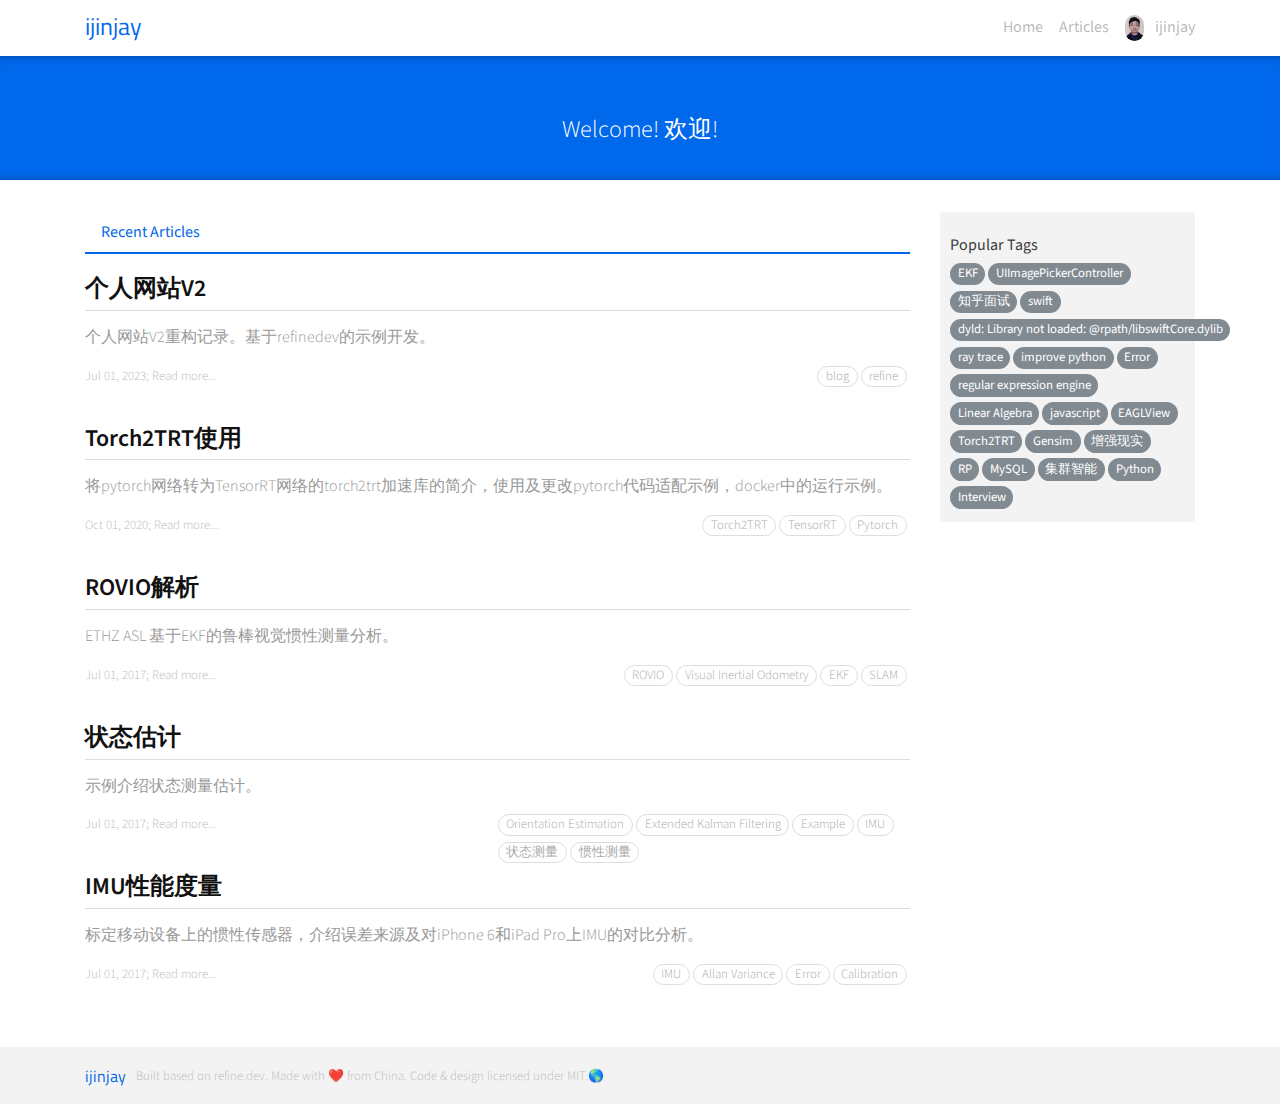
==== commit 6cc4e39d: "Deploy Refinedev App" ====
--- a/index.html
+++ b/index.html
@@ -1 +1 @@
-<!doctype html><html lang="en"><head><meta charset="utf-8"/><link rel="icon" href="/favicon.ico"/><meta name="viewport" content="width=device-width,initial-scale=1"/><meta name="theme-color" content="#000000"/><meta name="description" content="ijinjay homepage"/><title>IJinJay</title><link href="//code.ionicframework.com/ionicons/2.0.1/css/ionicons.min.css" rel="stylesheet"><link href="//fonts.googleapis.com/css?family=Titillium+Web:700|Source+Serif+Pro:400,700|Merriweather+Sans:400,700|Source+Sans+Pro:400,300,600,700,300italic,400italic,600italic,700italic" rel="stylesheet"><script defer="defer" src="/static/js/main.43fe9238.js"></script><link href="/static/css/main.d4abb8ca.css" rel="stylesheet"></head><body><noscript>You need to enable JavaScript to run this app.</noscript><div id="root"></div></body></html>+<!doctype html><html lang="en"><head><meta charset="utf-8"/><link rel="icon" href="/favicon.ico"/><meta name="viewport" content="width=device-width,initial-scale=1"/><meta name="theme-color" content="#000000"/><meta name="description" content="ijinjay homepage"/><title>IJinJay</title><link href="//code.ionicframework.com/ionicons/2.0.1/css/ionicons.min.css" rel="stylesheet"><link href="//fonts.googleapis.com/css?family=Titillium+Web:700|Source+Serif+Pro:400,700|Merriweather+Sans:400,700|Source+Sans+Pro:400,300,600,700,300italic,400italic,600italic,700italic" rel="stylesheet"><script defer="defer" src="/static/js/main.05c57058.js"></script><link href="/static/css/main.d4abb8ca.css" rel="stylesheet"></head><body><noscript>You need to enable JavaScript to run this app.</noscript><div id="root"></div></body></html>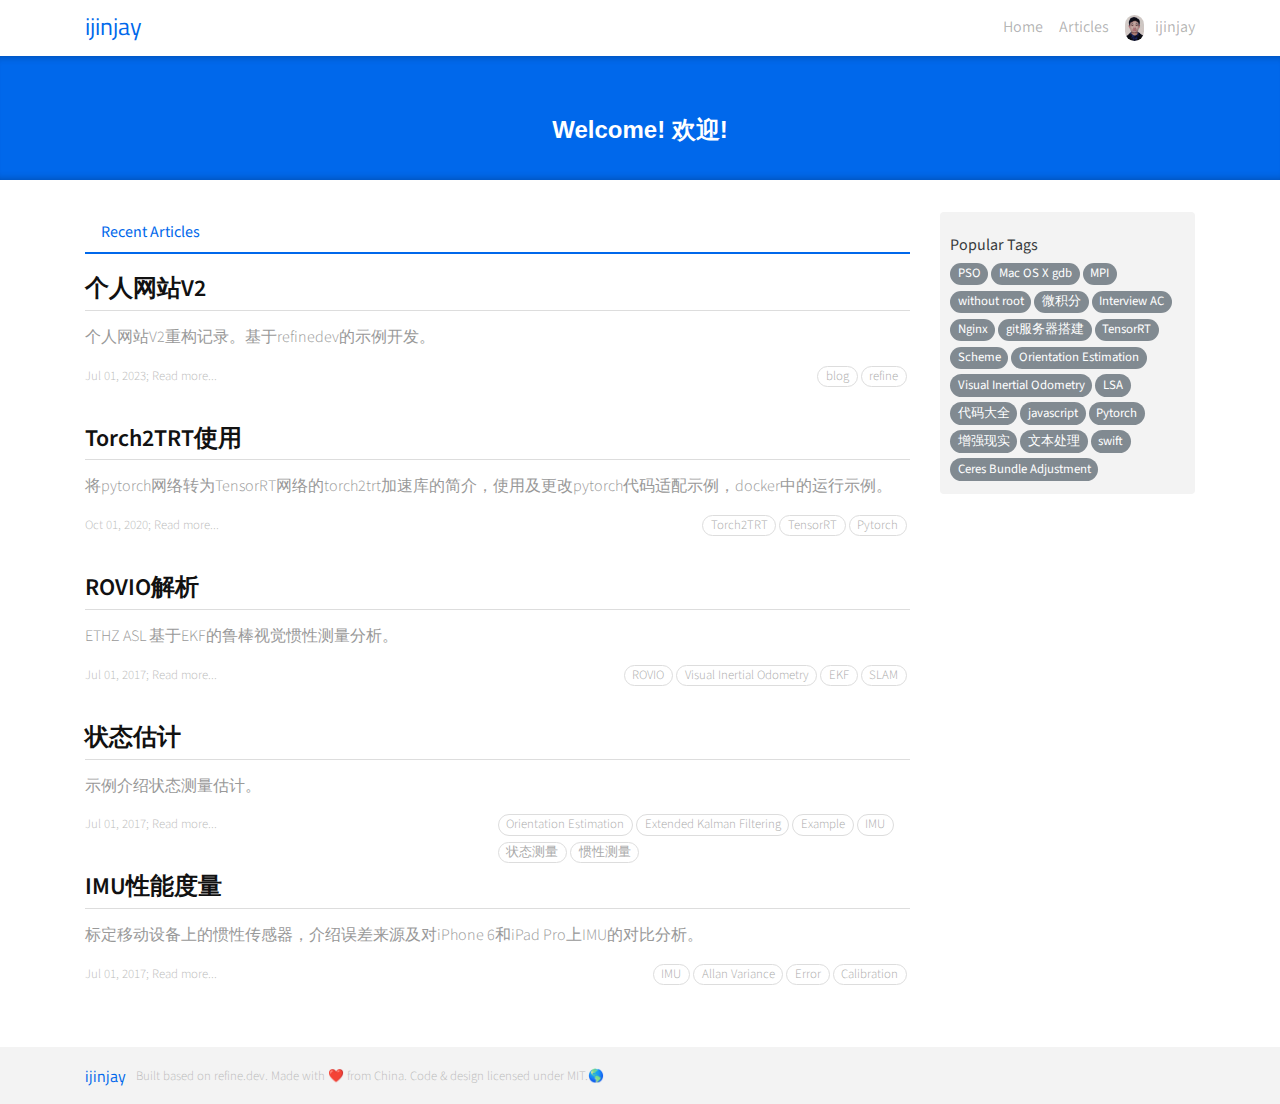
==== commit ddf9bf19: "Deploy Refinedev App 20230803" ====
--- a/index.html
+++ b/index.html
@@ -1 +1 @@
-<!doctype html><html lang="en"><head><meta charset="utf-8"/><link rel="icon" href="/favicon.ico"/><meta name="viewport" content="width=device-width,initial-scale=1"/><meta name="theme-color" content="#000000"/><meta name="description" content="ijinjay homepage"/><title>IJinJay</title><link href="//code.ionicframework.com/ionicons/2.0.1/css/ionicons.min.css" rel="stylesheet"><link href="//fonts.googleapis.com/css?family=Titillium+Web:700|Source+Serif+Pro:400,700|Merriweather+Sans:400,700|Source+Sans+Pro:400,300,600,700,300italic,400italic,600italic,700italic" rel="stylesheet"><script defer="defer" src="/static/js/main.05c57058.js"></script><link href="/static/css/main.d4abb8ca.css" rel="stylesheet"></head><body><noscript>You need to enable JavaScript to run this app.</noscript><div id="root"></div></body></html>+<!doctype html><html lang="en"><head><meta charset="utf-8"/><link rel="icon" href="/favicon.ico"/><meta name="viewport" content="width=device-width,initial-scale=1"/><meta name="theme-color" content="#000000"/><meta name="description" content="ijinjay homepage"/><title>IJinJay</title><link href="//code.ionicframework.com/ionicons/2.0.1/css/ionicons.min.css" rel="stylesheet"><link href="//fonts.googleapis.com/css?family=Titillium+Web:700|Source+Serif+Pro:400,700|Merriweather+Sans:400,700|Source+Sans+Pro:400,300,600,700,300italic,400italic,600italic,700italic" rel="stylesheet"><script defer="defer" src="/static/js/main.8d4f3f0b.js"></script><link href="/static/css/main.d4abb8ca.css" rel="stylesheet"></head><body><noscript>You need to enable JavaScript to run this app.</noscript><div id="root"></div></body></html>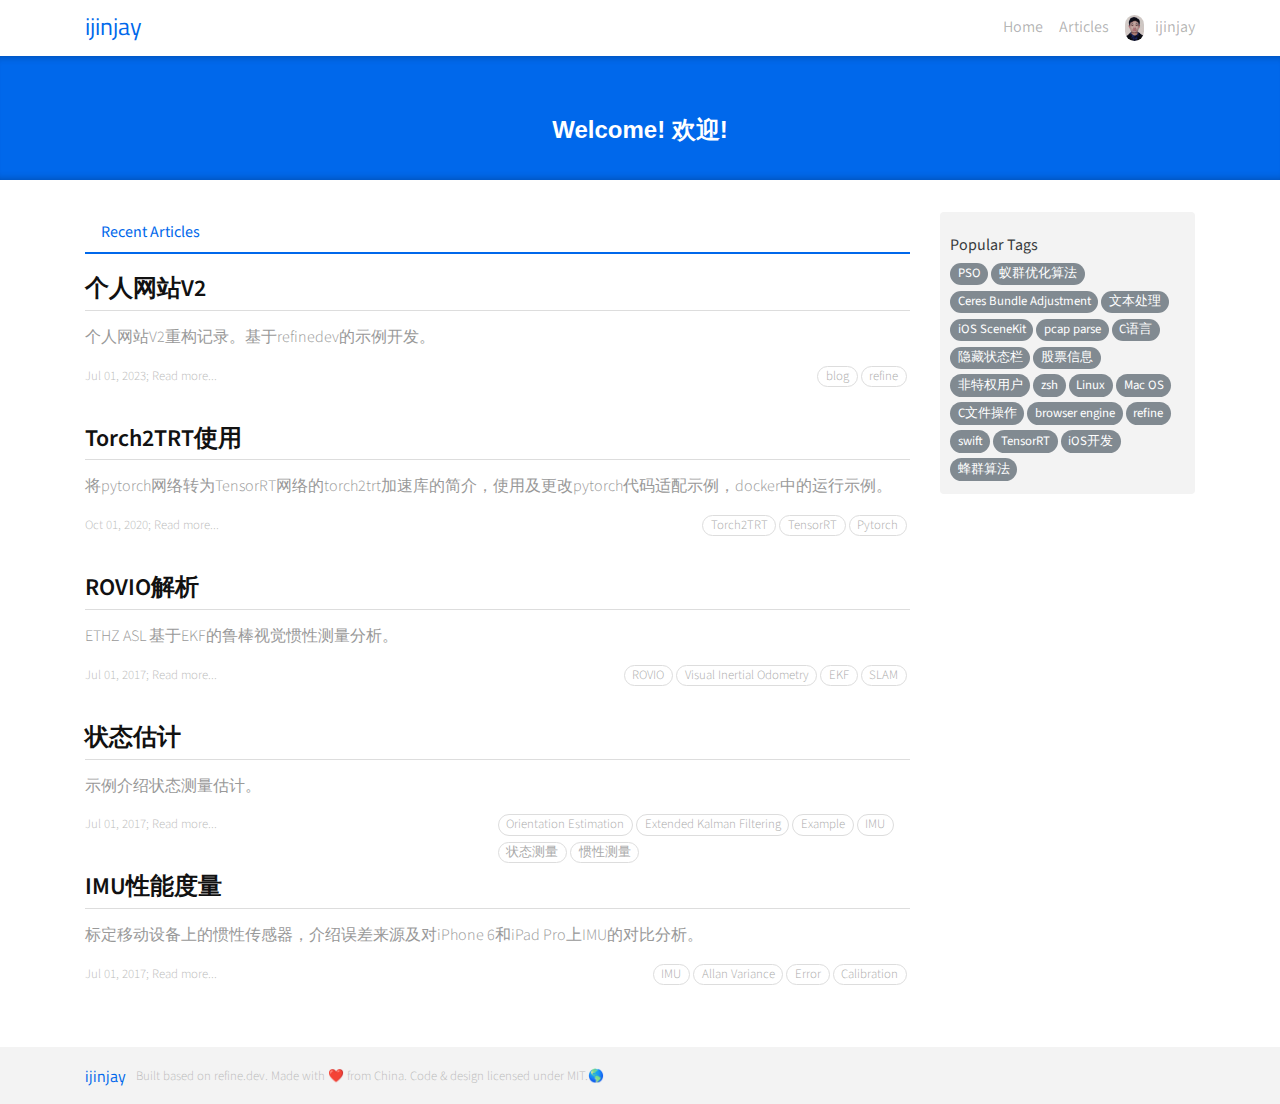
==== commit 6931ca04: "Deploy Refinedev App With TimeLine 20230918" ====
--- a/index.html
+++ b/index.html
@@ -1 +1 @@
-<!doctype html><html lang="en"><head><meta charset="utf-8"/><link rel="icon" href="/favicon.ico"/><meta name="viewport" content="width=device-width,initial-scale=1"/><meta name="theme-color" content="#000000"/><meta name="description" content="ijinjay homepage"/><title>IJinJay</title><link href="//code.ionicframework.com/ionicons/2.0.1/css/ionicons.min.css" rel="stylesheet"><link href="//fonts.googleapis.com/css?family=Titillium+Web:700|Source+Serif+Pro:400,700|Merriweather+Sans:400,700|Source+Sans+Pro:400,300,600,700,300italic,400italic,600italic,700italic" rel="stylesheet"><script defer="defer" src="/static/js/main.8d4f3f0b.js"></script><link href="/static/css/main.d4abb8ca.css" rel="stylesheet"></head><body><noscript>You need to enable JavaScript to run this app.</noscript><div id="root"></div></body></html>+<!doctype html><html lang="en"><head><meta charset="utf-8"/><link rel="icon" href="/favicon.ico"/><meta name="viewport" content="width=device-width,initial-scale=1"/><meta name="theme-color" content="#000000"/><meta name="description" content="ijinjay homepage"/><title>IJinJay</title><link href="//code.ionicframework.com/ionicons/2.0.1/css/ionicons.min.css" rel="stylesheet"><link href="//fonts.googleapis.com/css?family=Titillium+Web:700|Source+Serif+Pro:400,700|Merriweather+Sans:400,700|Source+Sans+Pro:400,300,600,700,300italic,400italic,600italic,700italic" rel="stylesheet"><script defer="defer" src="/static/js/main.367a85ea.js"></script><link href="/static/css/main.d4abb8ca.css" rel="stylesheet"></head><body><noscript>You need to enable JavaScript to run this app.</noscript><div id="root"></div></body></html>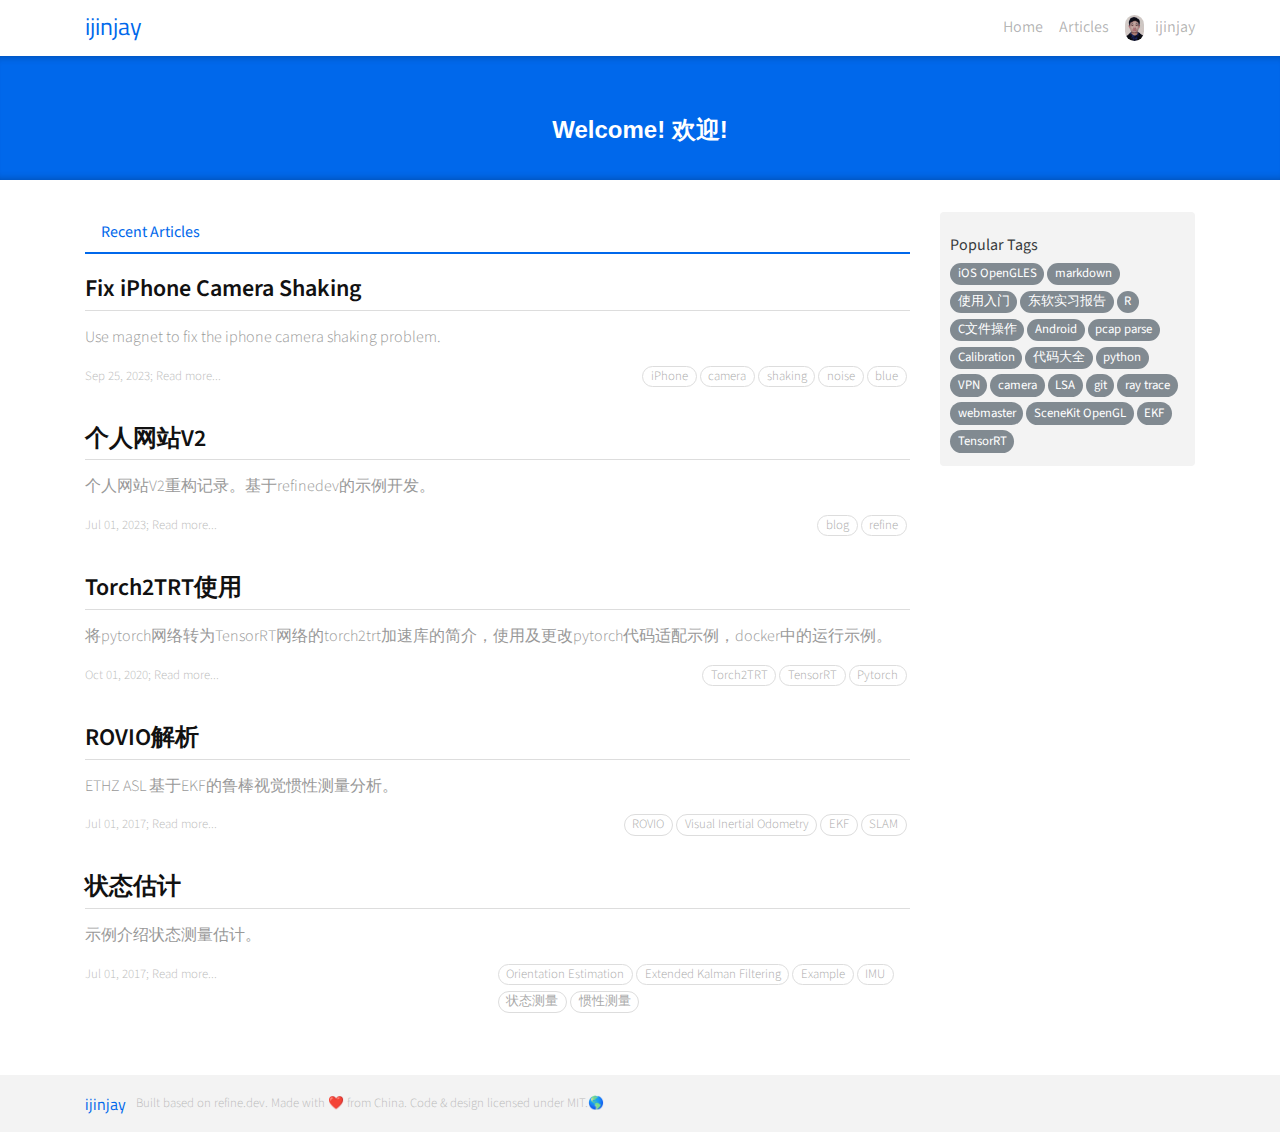
==== commit 51089b10: "Deploy with iphone camera fixing blog 20230925" ====
--- a/index.html
+++ b/index.html
@@ -1 +1 @@
-<!doctype html><html lang="en"><head><meta charset="utf-8"/><link rel="icon" href="/favicon.ico"/><meta name="viewport" content="width=device-width,initial-scale=1"/><meta name="theme-color" content="#000000"/><meta name="description" content="ijinjay homepage"/><title>IJinJay</title><link href="//code.ionicframework.com/ionicons/2.0.1/css/ionicons.min.css" rel="stylesheet"><link href="//fonts.googleapis.com/css?family=Titillium+Web:700|Source+Serif+Pro:400,700|Merriweather+Sans:400,700|Source+Sans+Pro:400,300,600,700,300italic,400italic,600italic,700italic" rel="stylesheet"><script defer="defer" src="/static/js/main.367a85ea.js"></script><link href="/static/css/main.d4abb8ca.css" rel="stylesheet"></head><body><noscript>You need to enable JavaScript to run this app.</noscript><div id="root"></div></body></html>+<!doctype html><html lang="en"><head><meta charset="utf-8"/><link rel="icon" href="/favicon.ico"/><meta name="viewport" content="width=device-width,initial-scale=1"/><meta name="theme-color" content="#000000"/><meta name="description" content="ijinjay homepage"/><title>IJinJay</title><link href="//code.ionicframework.com/ionicons/2.0.1/css/ionicons.min.css" rel="stylesheet"><link href="//fonts.googleapis.com/css?family=Titillium+Web:700|Source+Serif+Pro:400,700|Merriweather+Sans:400,700|Source+Sans+Pro:400,300,600,700,300italic,400italic,600italic,700italic" rel="stylesheet"><script defer="defer" src="/static/js/main.1bc9c4e0.js"></script><link href="/static/css/main.d4abb8ca.css" rel="stylesheet"></head><body><noscript>You need to enable JavaScript to run this app.</noscript><div id="root"></div></body></html>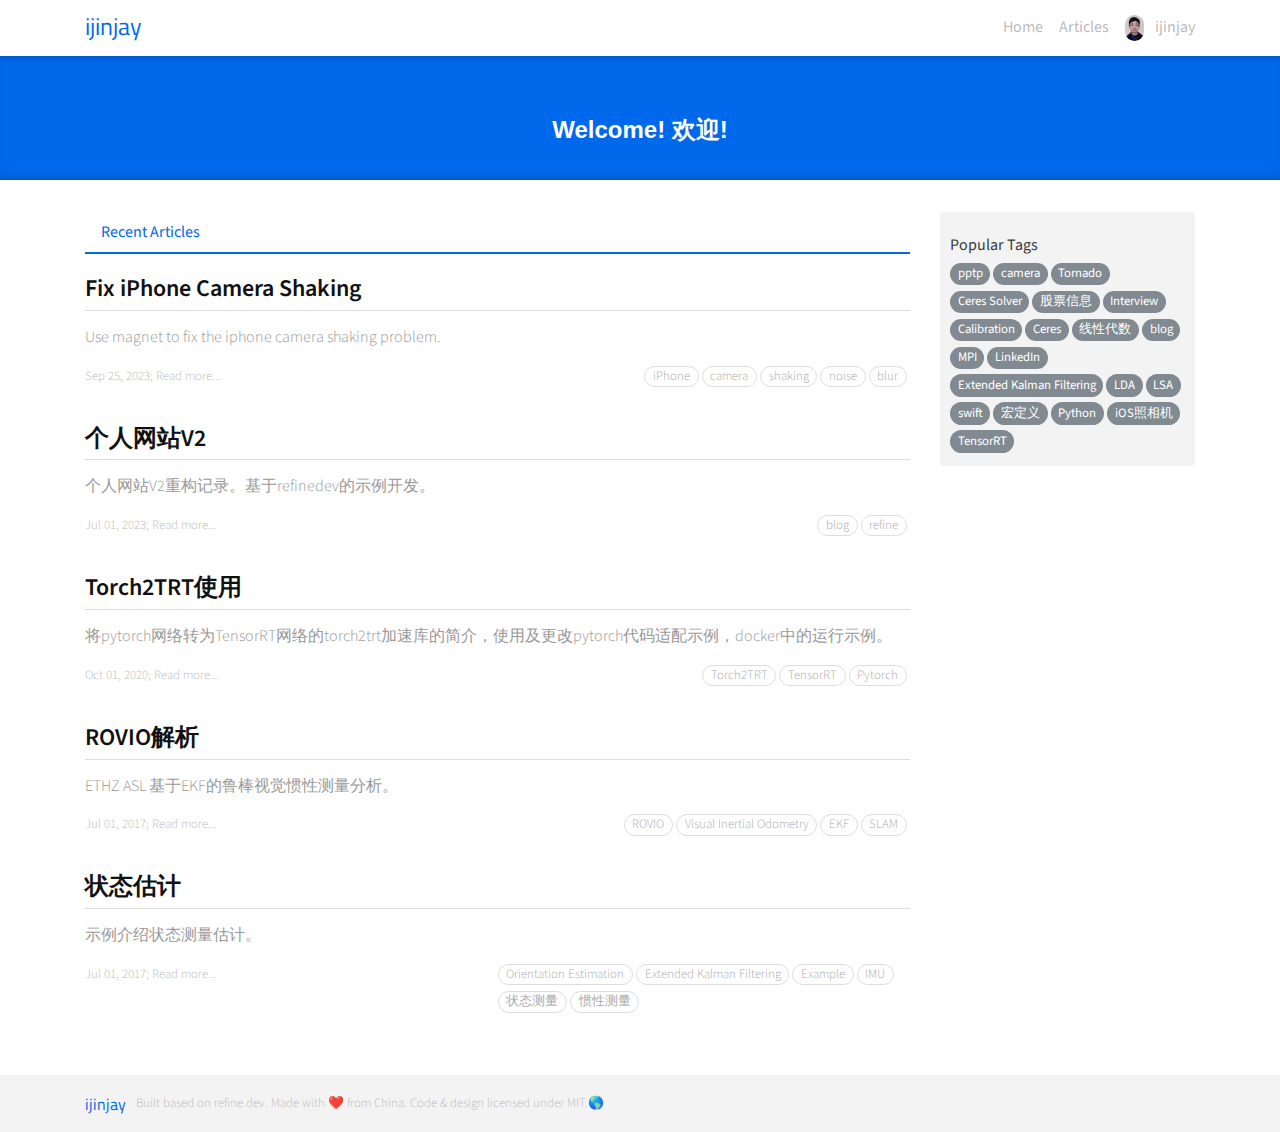
==== commit 25250d77: "Deploy with date minor fix and refinejs upgrade 20231011" ====
--- a/index.html
+++ b/index.html
@@ -1 +1 @@
-<!doctype html><html lang="en"><head><meta charset="utf-8"/><link rel="icon" href="/favicon.ico"/><meta name="viewport" content="width=device-width,initial-scale=1"/><meta name="theme-color" content="#000000"/><meta name="description" content="ijinjay homepage"/><title>IJinJay</title><link href="//code.ionicframework.com/ionicons/2.0.1/css/ionicons.min.css" rel="stylesheet"><link href="//fonts.googleapis.com/css?family=Titillium+Web:700|Source+Serif+Pro:400,700|Merriweather+Sans:400,700|Source+Sans+Pro:400,300,600,700,300italic,400italic,600italic,700italic" rel="stylesheet"><script defer="defer" src="/static/js/main.1bc9c4e0.js"></script><link href="/static/css/main.d4abb8ca.css" rel="stylesheet"></head><body><noscript>You need to enable JavaScript to run this app.</noscript><div id="root"></div></body></html>+<!doctype html><html lang="en"><head><meta charset="utf-8"/><link rel="icon" href="/favicon.ico"/><meta name="viewport" content="width=device-width,initial-scale=1"/><meta name="theme-color" content="#000000"/><meta name="description" content="ijinjay homepage"/><title>IJinJay</title><link href="//code.ionicframework.com/ionicons/2.0.1/css/ionicons.min.css" rel="stylesheet"><link href="//fonts.googleapis.com/css?family=Titillium+Web:700|Source+Serif+Pro:400,700|Merriweather+Sans:400,700|Source+Sans+Pro:400,300,600,700,300italic,400italic,600italic,700italic" rel="stylesheet"><script defer="defer" src="/static/js/main.ddc55d47.js"></script><link href="/static/css/main.d4abb8ca.css" rel="stylesheet"></head><body><noscript>You need to enable JavaScript to run this app.</noscript><div id="root"></div></body></html>